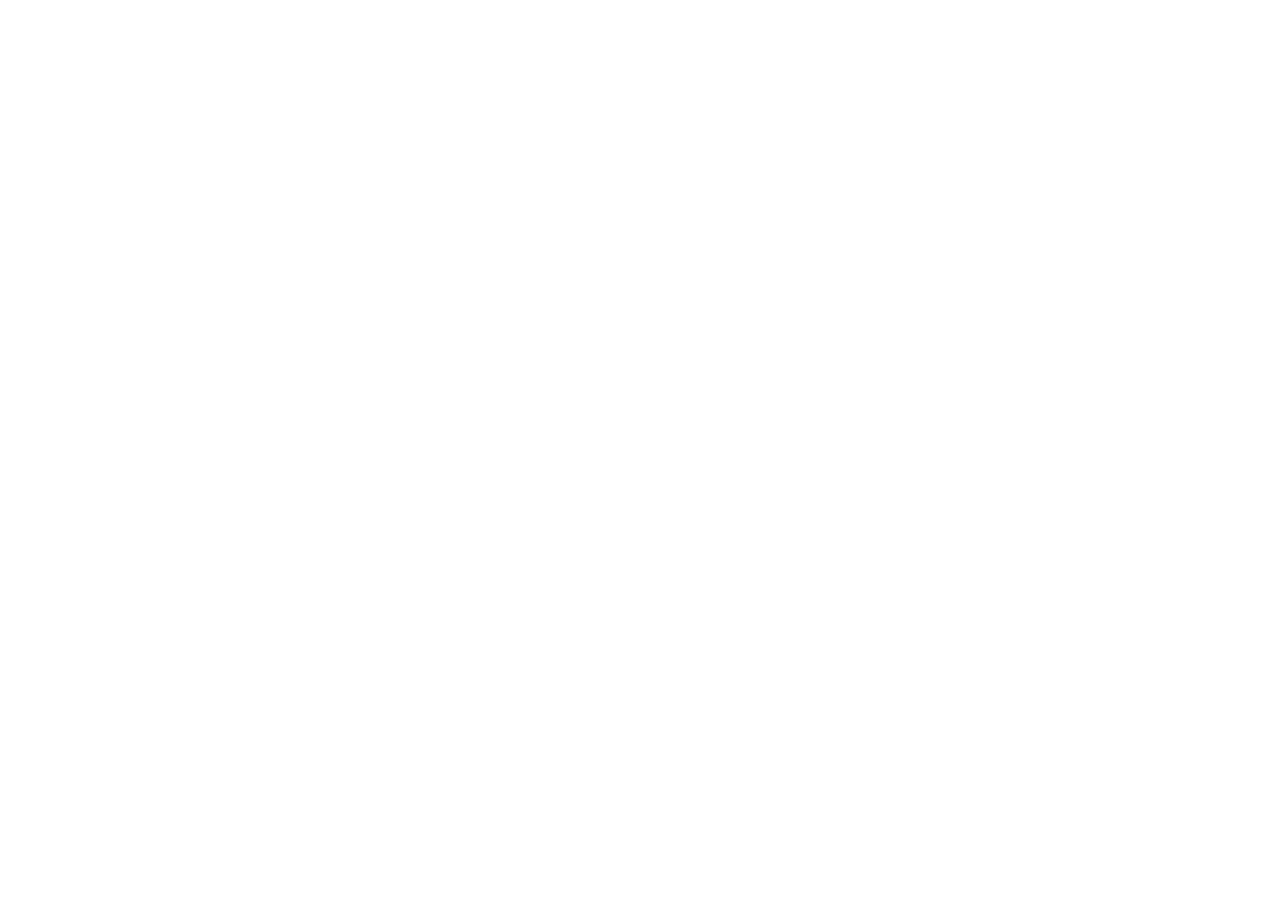
==== index.html @ e8d812e5 "Add files via upload" ====
<!doctype html>
<html lang="nl">
	
<head>
	<meta charset="UTF-8">
	<meta name="author" content="jouw naam">
	<meta name="viewport" content="width=device-width, initial-scale=1">
	
	<title>Naam van je site en/of pagina</title>
	
	<link href="styles/style.css" rel="stylesheet">
</head>

<body>

	<script src="scripts/script.js"></script>
</body>
	
</html>
---- styles/style.css ----
/* CSS Document */
*, *::after, *::before {
  box-sizing:border-box;  
}
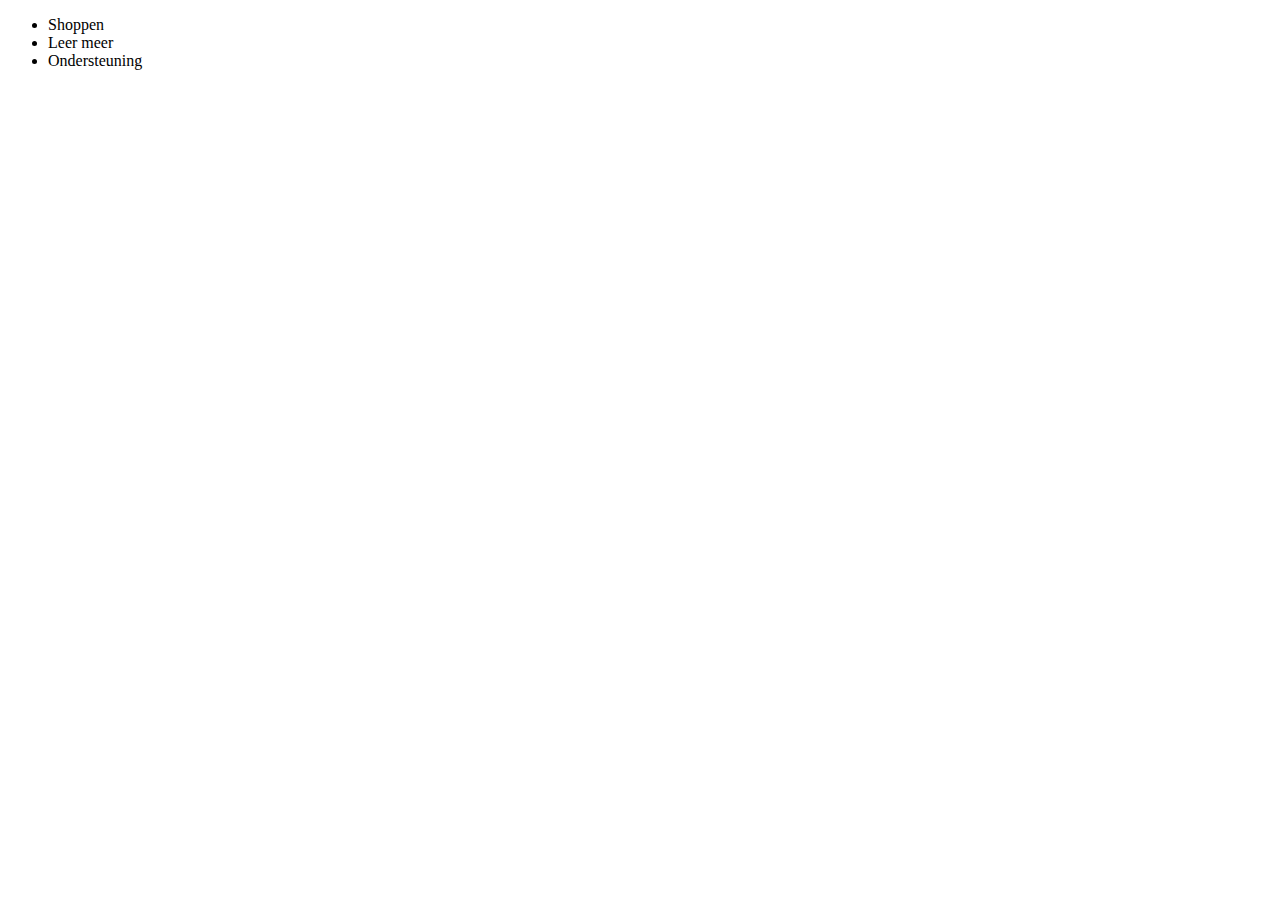
==== commit d7547597: "Add files via upload" ====
--- a/index.html
+++ b/index.html
@@ -1,19 +1,26 @@
 <!doctype html>
 <html lang="nl">
-	
+
 <head>
 	<meta charset="UTF-8">
 	<meta name="author" content="jouw naam">
 	<meta name="viewport" content="width=device-width, initial-scale=1">
-	
-	<title>Naam van je site en/of pagina</title>
-	
+
+	<title>Sonos</title>
+
 	<link href="styles/style.css" rel="stylesheet">
 </head>
 
 <body>
 
+<!-- Navigatie -->
+<nav>
+	<ul>
+		<li>Shoppen</li>
+		<li>Leer meer</li>
+		<li>Ondersteuning</li>
+	</ul>
 	<script src="scripts/script.js"></script>
 </body>
-	
+
 </html>
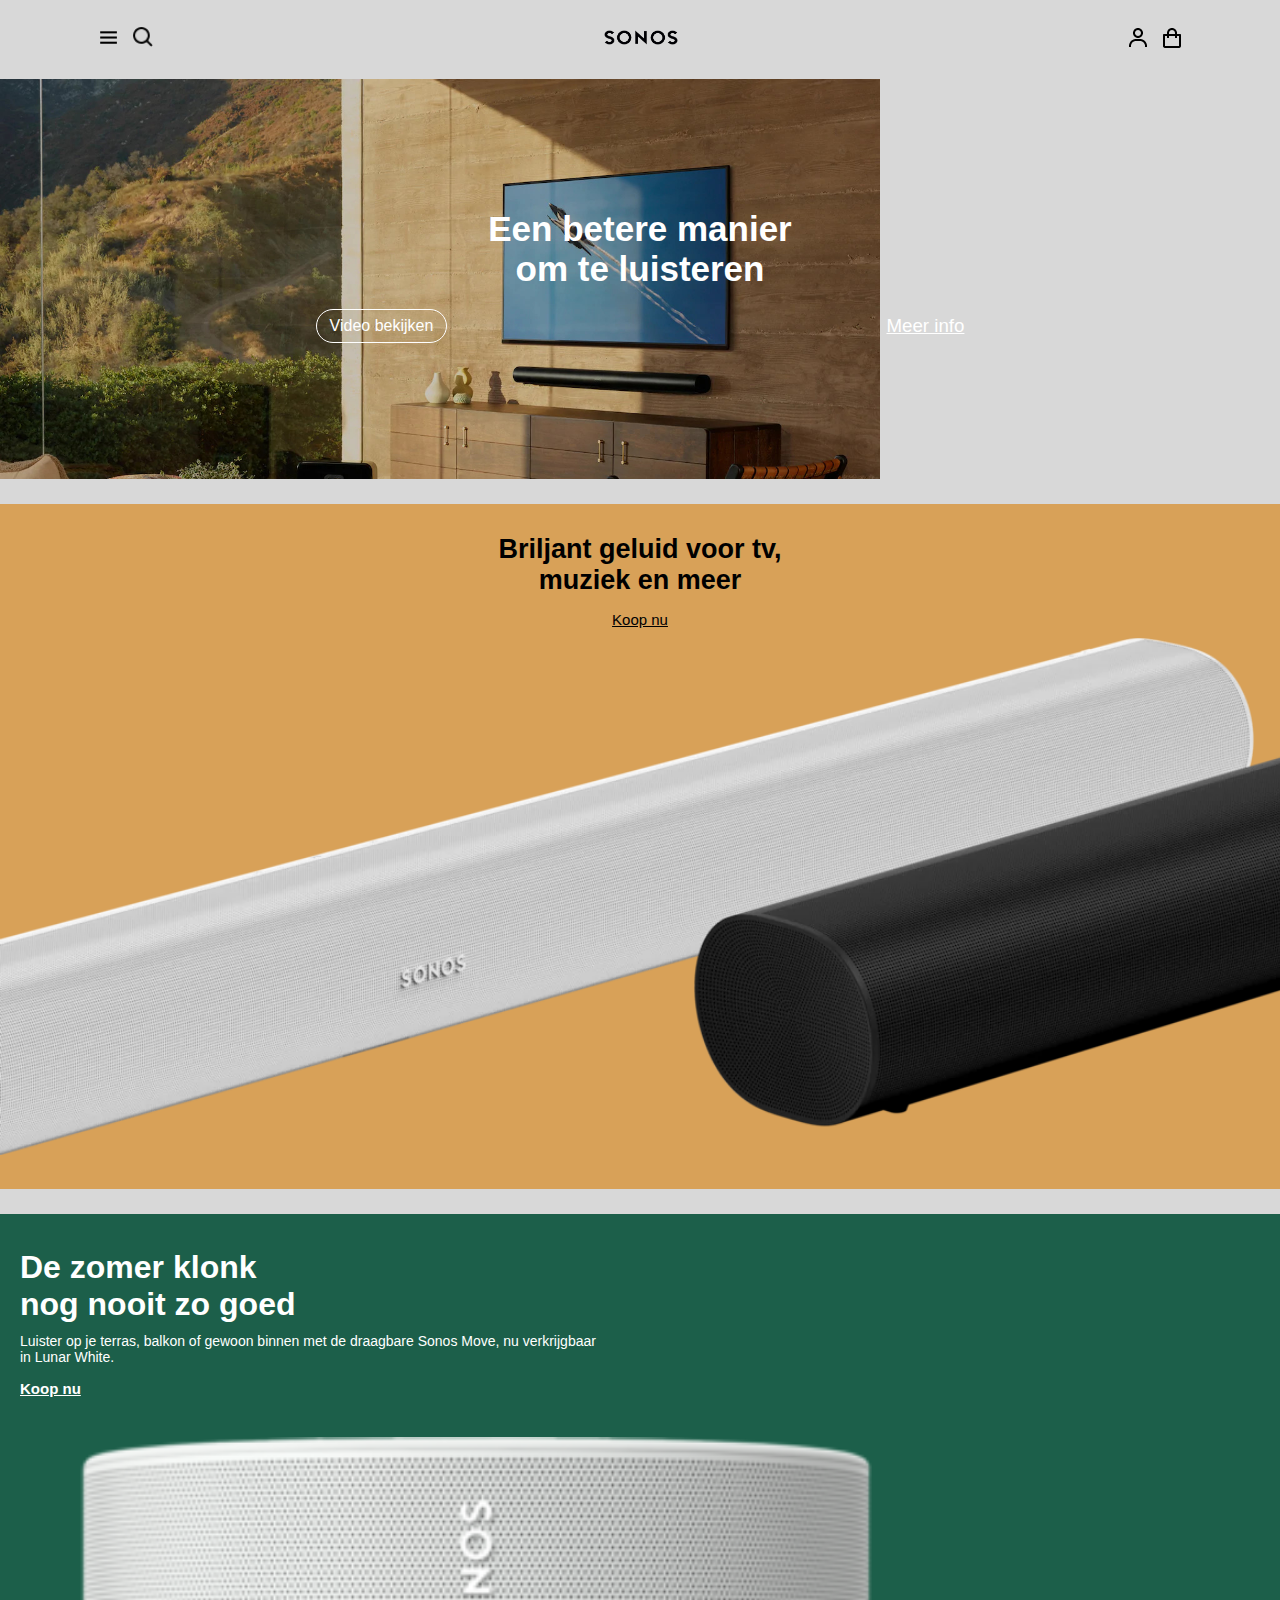
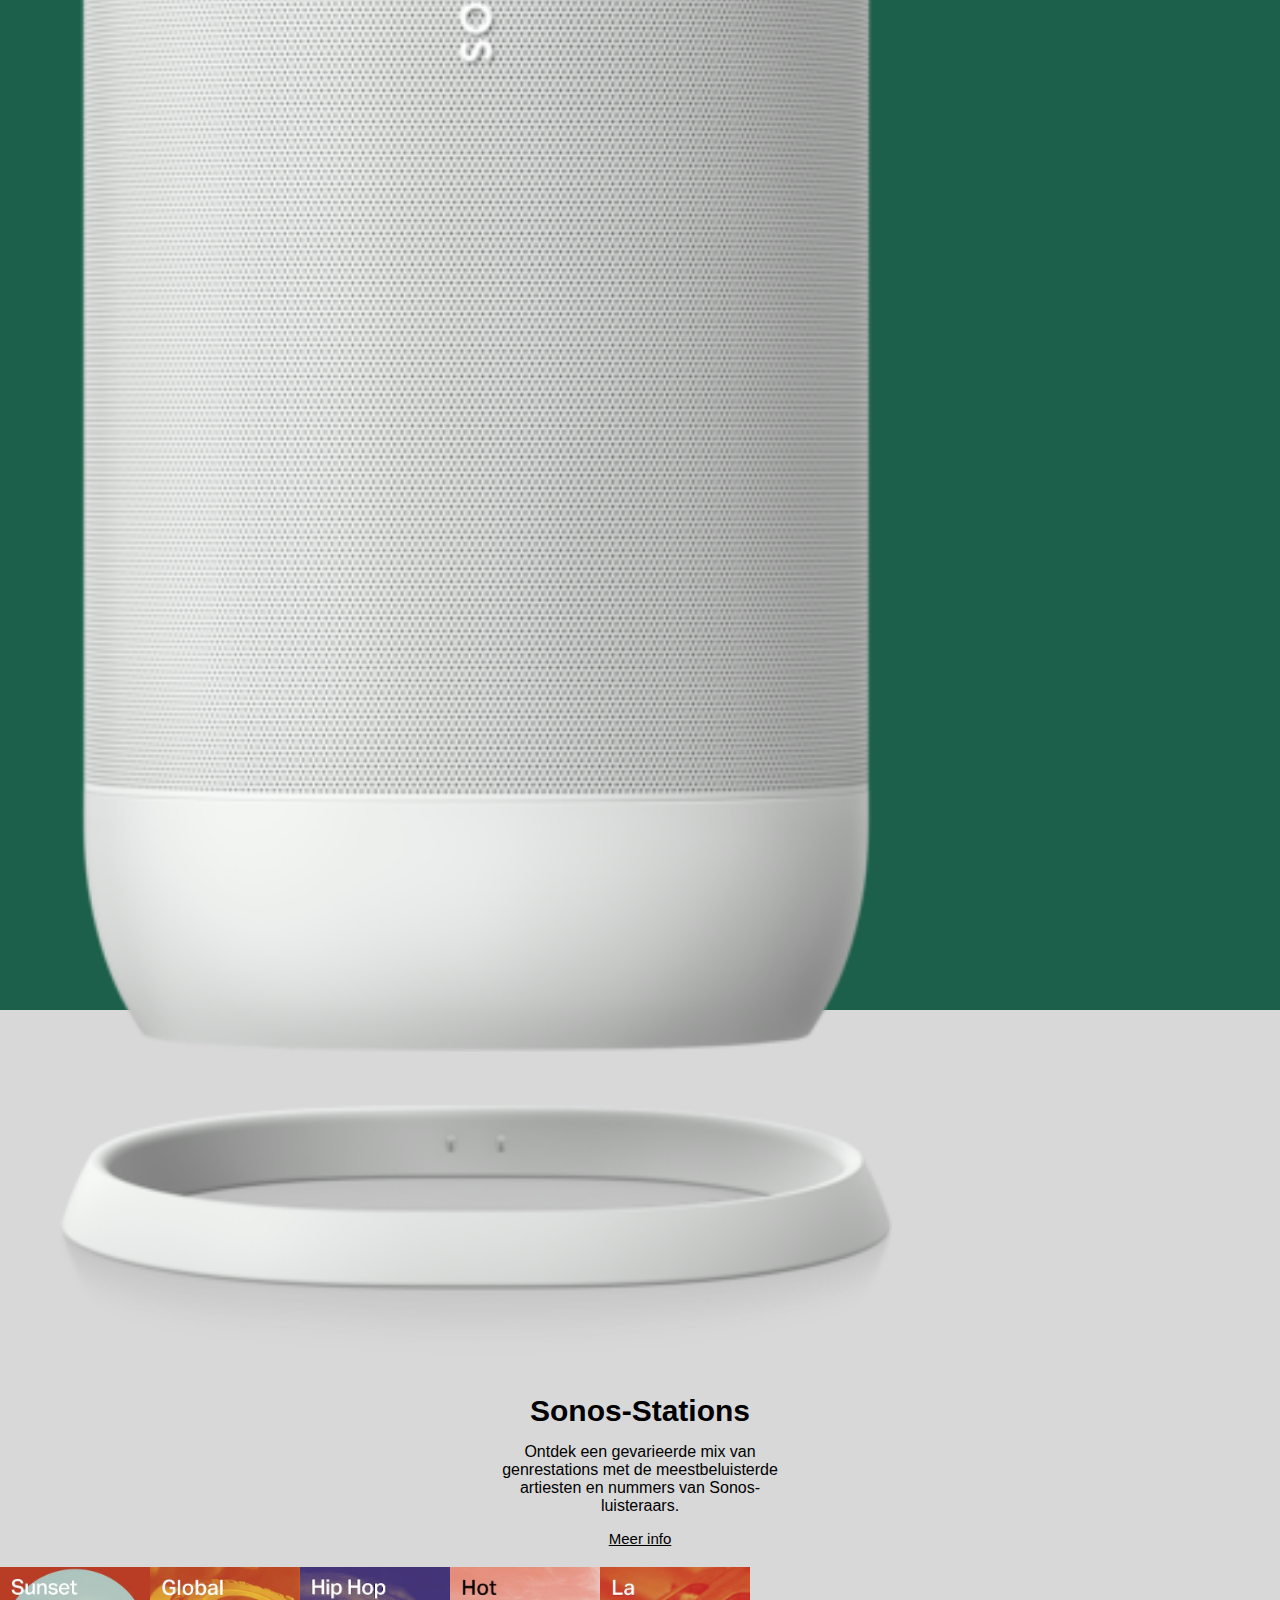
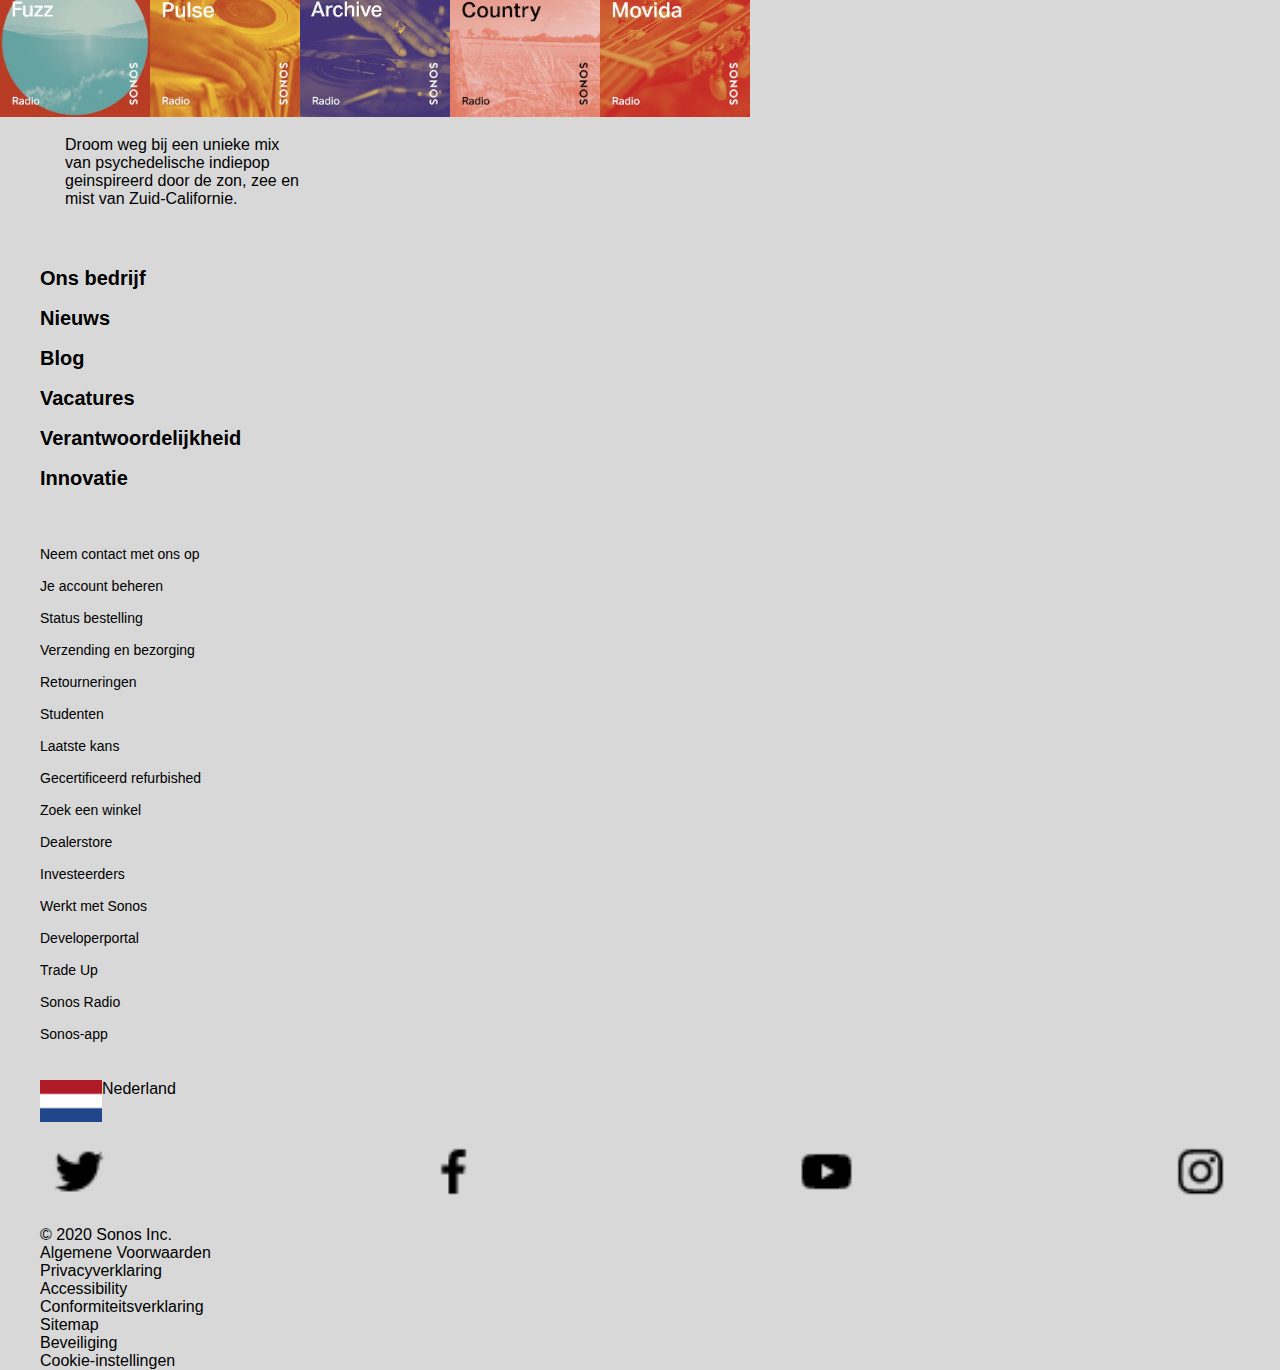
==== commit 4c7ca185: "Add files via upload" ====
--- a/index.html
+++ b/index.html
@@ -6,20 +6,144 @@
 	<meta name="author" content="jouw naam">
 	<meta name="viewport" content="width=device-width, initial-scale=1">
 
-	<title>Sonos</title>
+	<title>Sonos | Draadloze speakers en Home Sound Systems</title>
 
 	<link href="styles/style.css" rel="stylesheet">
 </head>
 
 <body>
 
-<!-- Navigatie -->
-<nav>
-	<ul>
-		<li>Shoppen</li>
-		<li>Leer meer</li>
-		<li>Ondersteuning</li>
-	</ul>
+	<header>
+		<!-- Navigation -->
+		<nav>
+			<ul>
+			<li><img src="images/menu.png" alt="Menu"></li>
+			<li><img src="images/search.png" alt="Search"></li>
+			<li><img src="images/sonoslogo.png" alt="sonos logo"></li>
+			<li><img src="images/user.png" alt="Sign In"></li>
+			<li><img src="images/cart.png" alt="Cart"></li>
+			</ul>
+		</nav>
+
+	</header>
+
+	<main>
+
+<!-- Section 1 -->
+<section>
+
+	<h1>Een betere manier <br> om te luisteren</h1>
+
+	<div>
+		<button>Video bekijken</button>
+
+		<h3>Meer info</h3>
+	</div>
+
+</section>
+
+<!-- Section 2 -->
+<section>
+	<h2>Briljant geluid voor tv, <br> muziek en meer</h2>
+
+<h3>Koop nu</h3>
+
+<img src="images/arcoverlay.png" alt="arc products overlay">
+
+</section>
+
+<!-- Section 3 -->
+<section>
+	<h2>De zomer klonk <br> nog nooit zo goed</h2>
+
+	<p>Luister op je terras, balkon of gewoon binnen met de draagbare Sonos Move, nu verkrijgbaar <br> in Lunar White.</p>
+
+	<h3>Koop nu</h3>
+
+	<img src="images/whitespeaker.png" alt="White Sonos Speaker">
+
+</section>
+
+<!-- Section 4 -->
+<section>
+
+<h2>Sonos-Stations</h2>
+
+<p>Ontdek een gevarieerde mix van <br> genrestations
+met de meestbeluisterde <br> artiesten en nummers
+van Sonos- <br> luisteraars.</p>
+
+<h3>Meer info</h3>
+
+<ul>
+	<li><img src="images/lp1.jpg" alt="First lp"></li>
+	<li><img src="images/lp2.jpg" alt="Second lp"></li>
+	<li><img src="images/lp3.jpg" alt="Third lp"></li>
+	<li><img src="images/lp4.jpg" alt="Fourth lp"></li>
+	<li><img src="images/lp5.jpg" alt="Fifth lp"></li>
+</ul>
+
+<p>Droom weg bij een unieke mix <br> van psychedelische indiepop <br> geinspireerd door de zon, zee en <br> mist van Zuid-Californie.</p>
+</section>
+
+</main>
+
+<!-- Footer -->
+<footer>
+<ul>
+	<li>Ons bedrijf</li>
+	<li>Nieuws</li>
+	<li>Blog</li>
+	<li>Vacatures</li>
+	<li>Verantwoordelijkheid</li>
+	<li>Innovatie</li>
+</ul>
+
+<ul>
+	<li>Neem contact met ons op</li>
+	<li>Je account beheren</li>
+	<li>Status bestelling</li>
+	<li>Verzending en bezorging</li>
+	<li>Retourneringen</li>
+	<li>Studenten</li>
+	<li>Laatste kans</li>
+	<li>Gecertificeerd refurbished</li>
+	<li>Zoek een winkel</li>
+	<li>Dealerstore</li>
+	<li>Investeerders</li>
+	<li>Werkt met Sonos</li>
+	<li>Developerportal</li>
+	<li>Trade Up</li>
+	<li>Sonos Radio</li>
+	<li>Sonos-app</li>
+</ul>
+
+<div>
+	<img src="images/vlag.jpg" alt="vlag">
+	<p>Nederland</p>
+</div>
+
+
+<ul>
+	<img src="images/twitter.png" alt="twitter">
+	<img src="images/facebook.png" alt="facebook">
+	<img src="images/youtube.png" alt="youtube">
+	<img src="images/instagram.png" alt="instagram">
+</ul>
+
+<ul>
+	<li>© 2020 Sonos Inc.</li>
+	<li>Algemene Voorwaarden</li>
+	<li>Privacyverklaring</li>
+	<li>Accessibility</li>
+	<li>Conformiteitsverklaring</li>
+	<li>Sitemap</li>
+	<li>Beveiliging</li>
+	<li>Cookie-instellingen</li>
+</ul>
+
+</footer>
+
 	<script src="scripts/script.js"></script>
 </body>
 
--- a/styles/style.css
+++ b/styles/style.css
@@ -1,5 +1,241 @@
-/* CSS Document */
-*, *::after, *::before {
-  box-sizing:border-box;  
-}
-
+* {
+  padding: 0;
+  margin: 0;
+}
+
+body {
+font-family: helvetica;
+background-color: #d8d8d8;
+}
+
+/*Header */
+
+/*Navigation*/
+
+nav {
+  padding: 10px 0;
+  background-color: #d8d8d8;
+}
+nav ul {
+  display: flex;
+  list-style-type: none;
+  align-items: center;
+  flex-wrap: wrap;
+  width: 85%;
+  margin: 15px auto;
+}
+
+nav ul li:nth-of-type(1) img {
+  width:25px;
+  margin-right: 10px;
+}
+
+nav ul li:nth-of-type(2) img {
+  width:25px;
+}
+
+nav ul li:nth-of-type(3) {
+  margin-left: auto;
+  margin-right: auto;
+}
+
+nav ul li:nth-of-type(3) img {
+  width:80px;
+}
+
+nav ul li:nth-of-type(5) img {
+  margin-left: 10px;
+}
+
+/*Section 1*/
+
+section:nth-of-type(1) {
+  width: 100%;
+  height: 400px;
+  background-image: url("../images/bannerhome.jpg");
+  background-position: -400px 0px;
+  background-size: cover;
+  background-repeat: no-repeat;
+}
+
+section:nth-of-type(1) div {
+  display: flex;
+  margin: 20px auto;
+  width: 85%;
+  justify-content: space-around;
+  align-items: center;
+}
+
+h1 {
+  color: white;
+  font-family: helvetica;
+  text-align: center;
+  font-size: 35px;
+  padding-top: 130px;
+}
+
+section:nth-of-type(1) button {
+  color: white;
+  text-align: center;
+  border-radius: 20px;
+  border: 1px solid white;
+  background-color: rgba(255, 0, 0, 0.0);
+  padding: 7px 13px;
+  font-family: helvetica;
+  font-size: 16px;
+}
+
+section:nth-of-type(1) h3 {
+  color: white;
+  font-weight: normal;
+  text-decoration: underline;
+}
+
+/* Section 2 */
+
+section:nth-of-type(2) {
+  background-color: #d8a158;
+  margin-top: 25px;
+}
+
+section:nth-of-type(2) h2 {
+  font-size: 27px;
+  text-align: center;
+  padding-top: 30px;
+}
+
+section:nth-of-type(2) h3 {
+  font-size: 15px;
+  text-align: center;
+  text-decoration: underline;
+  font-weight: normal;
+  padding-top: 15px;
+}
+
+section:nth-of-type(2) img {
+  width: 110%;
+  padding-top: 10px;
+  padding-bottom: 30px;
+}
+
+/* Section 3 */
+
+section:nth-of-type(3) {
+  margin-top: 25px;
+   background: linear-gradient(180deg, #1c5f4a 80%, #d8d8d8 20%);
+}
+
+section:nth-of-type(3) h2 {
+  color: white;
+  padding-top: 35px;
+  padding-left: 20px;
+  font-size: 32px;
+}
+
+section:nth-of-type(3) p {
+  color: white;
+  font-size: 14px;
+  padding-left: 20px;
+  padding-top: 10px;
+  padding-right: 20px;
+  font-weight: normal;
+}
+
+section:nth-of-type(3) h3 {
+  padding-left: 20px;
+  padding-top: 15px;
+  text-decoration: underline;
+  color: white;
+  font-size: 15px;
+}
+
+section:nth-of-type(3) img {
+  padding-top: 40px;
+  padding-left: 60px;
+  width: 65%;
+}
+
+/* Section 4 */
+section:nth-of-type(4) {
+  margin-top: 35px;
+}
+
+section:nth-of-type(4) h2 {
+  text-align: center;
+  font-size: 30px;
+}
+
+section:nth-of-type(4) p {
+  text-align: center;
+  padding-top: 15px;
+}
+
+section:nth-of-type(4) h3 {
+  text-align: center;
+  text-decoration: underline;
+  font-size: 15px;
+  padding-top: 15px;
+  padding-bottom: 20px;
+  font-weight: normal;
+}
+
+section:nth-of-type(4) ul {
+  display: flex;
+  list-style-type: none;
+}
+
+section:nth-of-type(4) img {
+  width: 150px;
+}
+
+section:nth-of-type(4) p:nth-of-type(2) {
+  text-align: left;
+  padding-left: 65px;
+}
+
+/* Footer */
+footer {
+  margin-top: 50px;
+}
+
+footer ul:nth-of-type(1) {
+  font-size: 20px;
+  padding-left: 40px;
+  list-style-type: none;
+  line-height: 40px;
+  font-weight: bold;
+}
+
+footer ul:nth-of-type(2) {
+  padding-left: 40px;
+  padding-top: 40px;
+  list-style-type: none;
+  line-height: 32px;
+  font-size: 14px;
+}
+
+footer img {
+  width: 5%;
+}
+
+footer div {
+  display: flex;
+  margin-top: 30px;
+  padding-left: 40px;
+
+}
+footer ul:nth-of-type(3) {
+  display: flex;
+  margin: 0 auto;
+  justify-content: space-between;
+  margin-left: 50px;
+  margin-right: 50px;
+  padding-top: 20px;
+  font-weight: normal;
+}
+
+footer ul:nth-of-type(4) {
+  padding-top: 25px;
+  padding-left: 40px;
+  list-style-type: none;
+}
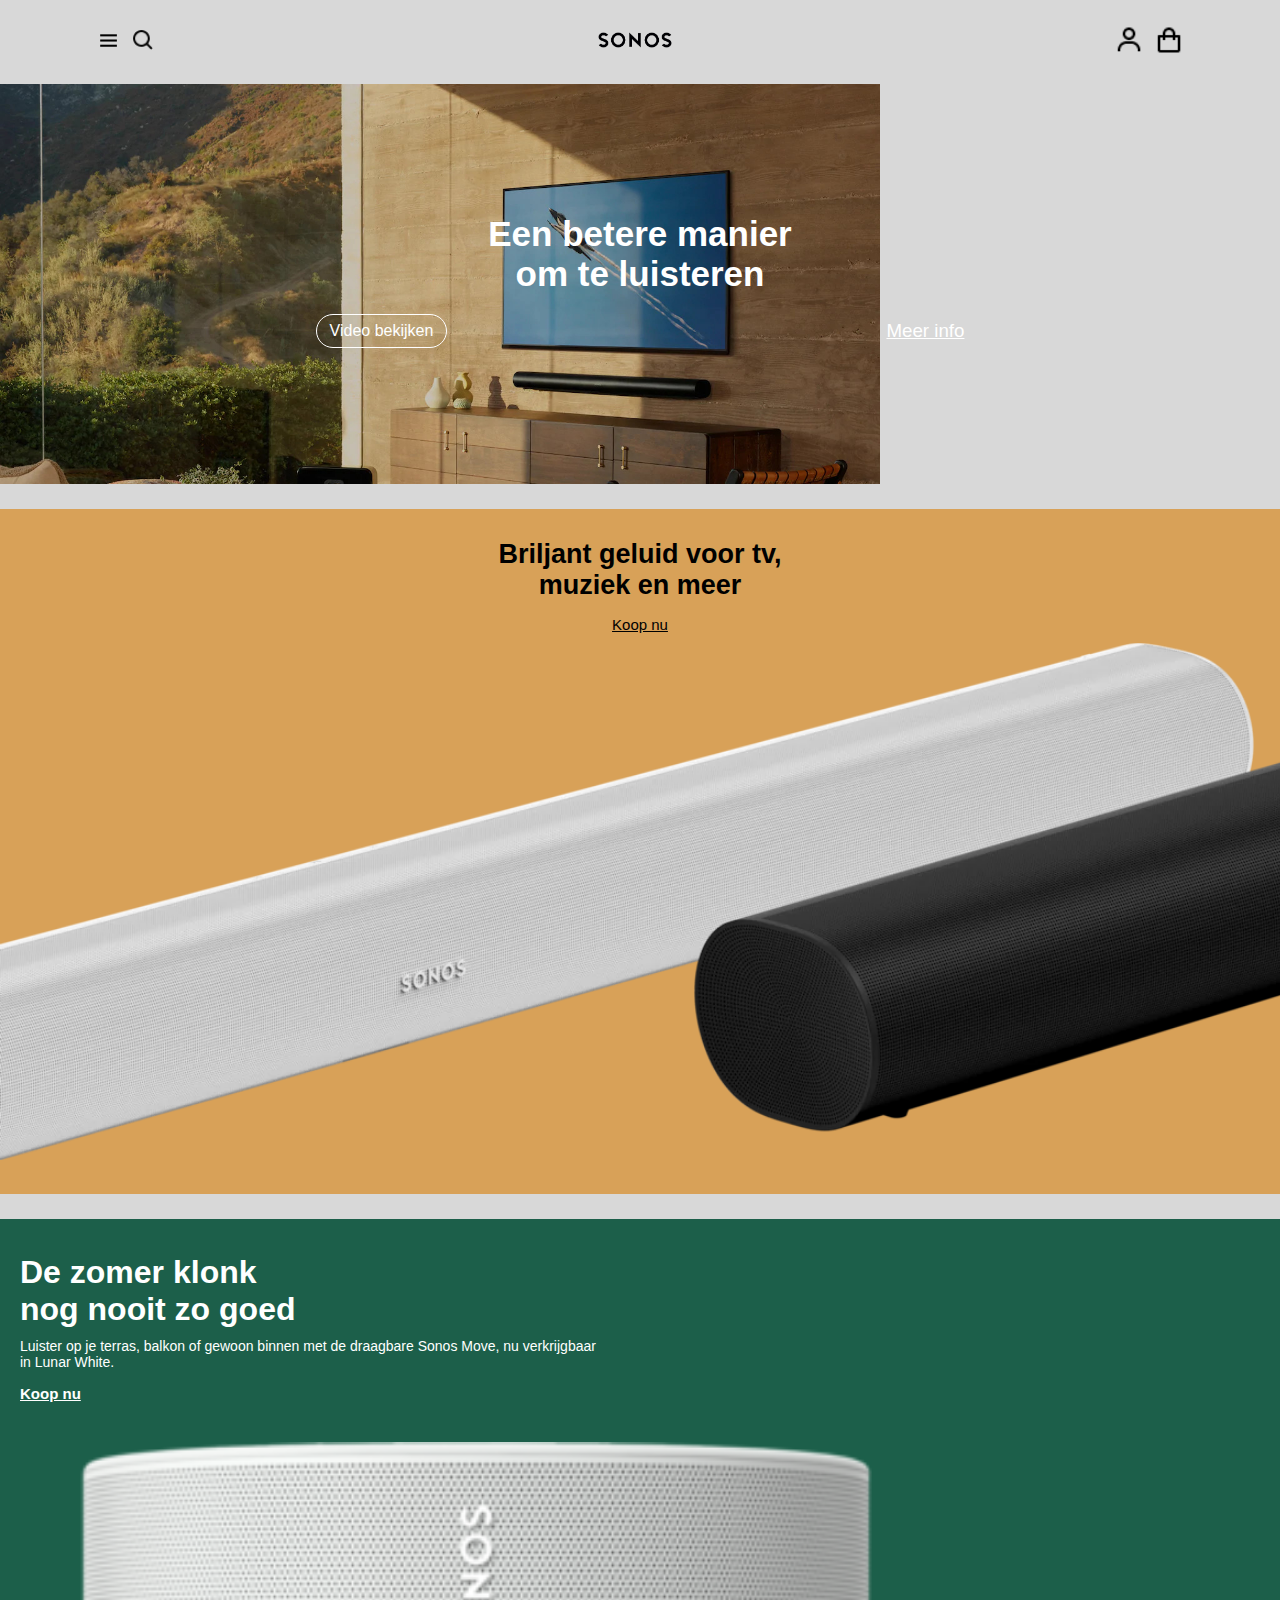
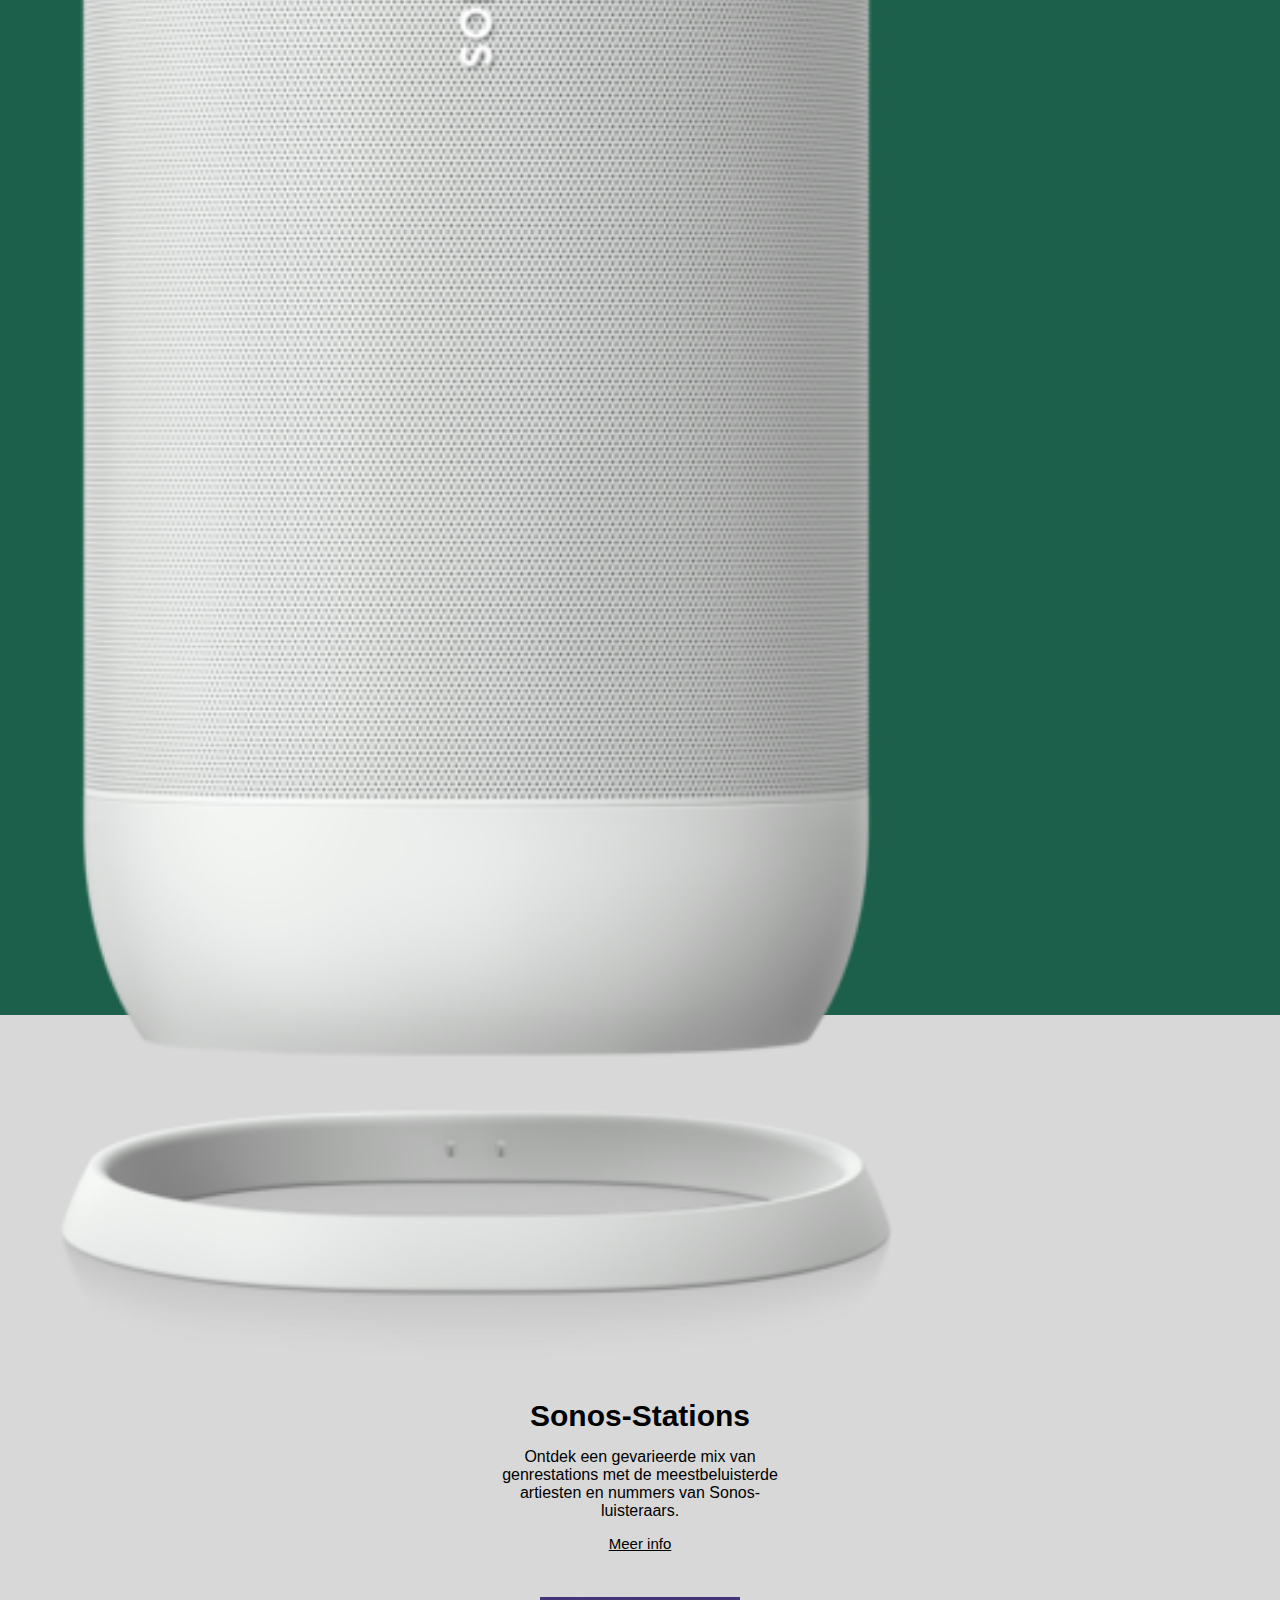
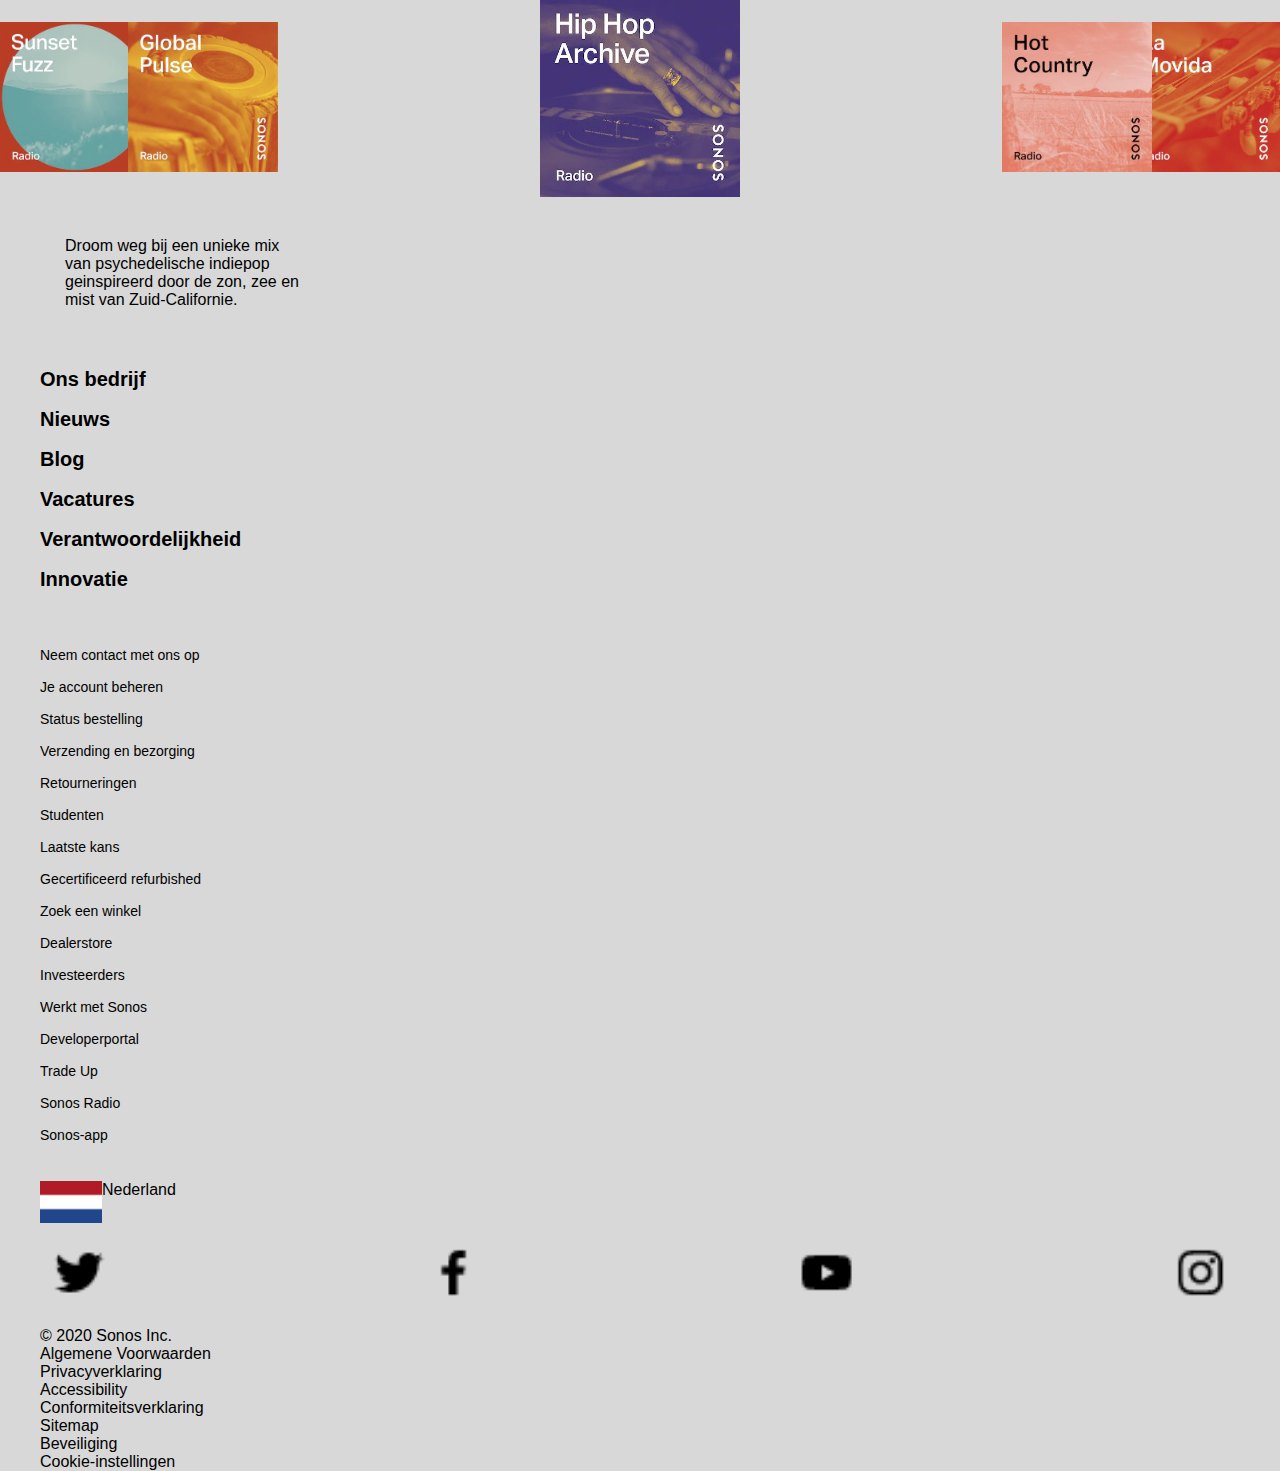
==== commit 35d71bc7: "Add files via upload" ====
--- a/index.html
+++ b/index.html
@@ -14,7 +14,7 @@
 <body>
 
 	<header>
-		<!-- Navigation -->
+		<!-- Navigation / Hidden Menu -->
 		<nav>
 			<ul>
 			<li><img src="images/menu.png" alt="Menu"></li>
@@ -24,6 +24,10 @@
 			<li><img src="images/cart.png" alt="Cart"></li>
 			</ul>
 		</nav>
+
+		<div class="navigation-hidden">
+			<img src="images/menu.png">
+		</div>
 
 	</header>
 
--- a/styles/style.css
+++ b/styles/style.css
@@ -1,3 +1,4 @@
+/* Style.CSS */
 * {
   padding: 0;
   margin: 0;
@@ -6,6 +7,10 @@
 body {
 font-family: helvetica;
 background-color: #d8d8d8;
+}
+
+.overflow {
+  overflow: hidden !important;
 }
 
 /*Header */
@@ -46,6 +51,38 @@
 nav ul li:nth-of-type(5) img {
   margin-left: 10px;
 }
+
+/* Hidden Menu */
+
+header ul li img {
+  width: 30px;
+}
+
+.navigation-hidden {
+  transform: translateY(-100vh);
+  height: 100vh;
+  width: 100vw;
+  transition: transform .5s;
+  background-color: #d8d8d8;
+  position: absolute;
+  top: 0;
+}
+
+.navigation-hidden img {
+  width: 25px;
+  margin-top: 30px;
+  margin-left: 30px;
+}
+
+.shownavigation {
+  transform: translateY(0);
+}
+
+header nav ul li img:first-of-type {
+  cursor: pointer;
+}
+
+/* Main */
 
 /*Section 1*/
 
@@ -156,6 +193,7 @@
 }
 
 /* Section 4 */
+
 section:nth-of-type(4) {
   margin-top: 35px;
 }
@@ -182,6 +220,46 @@
 section:nth-of-type(4) ul {
   display: flex;
   list-style-type: none;
+  position: relative;
+  z-index: 1;
+  margin-top: 50px;
+}
+
+section:nth-of-type(4) ul li {
+  position: absolute;
+}
+
+section:nth-of-type(4) ul li:first-of-type {
+  z-index: 3;
+  left: 0;
+}
+
+section:nth-of-type(4) ul li:nth-of-type(2) {
+  left: 10vw;
+  z-index: 4;
+}
+
+section:nth-of-type(4) ul li:nth-of-type(3) {
+  z-index: 5;
+  left: 0;
+  right: 0;
+  margin: auto;
+  width: 200px;
+  top: -25px;
+}
+
+section:nth-of-type(4) ul li:nth-of-type(3) img {
+  width: 200px;
+}
+
+section:nth-of-type(4) ul li:nth-of-type(4) {
+  z-index: 4;
+  right: 10vw;
+}
+
+section:nth-of-type(4) ul li:nth-of-type(5) {
+  z-index: 3;
+  right: 0;
 }
 
 section:nth-of-type(4) img {
@@ -191,9 +269,11 @@
 section:nth-of-type(4) p:nth-of-type(2) {
   text-align: left;
   padding-left: 65px;
+  margin-top: 200px;
 }
 
 /* Footer */
+
 footer {
   margin-top: 50px;
 }
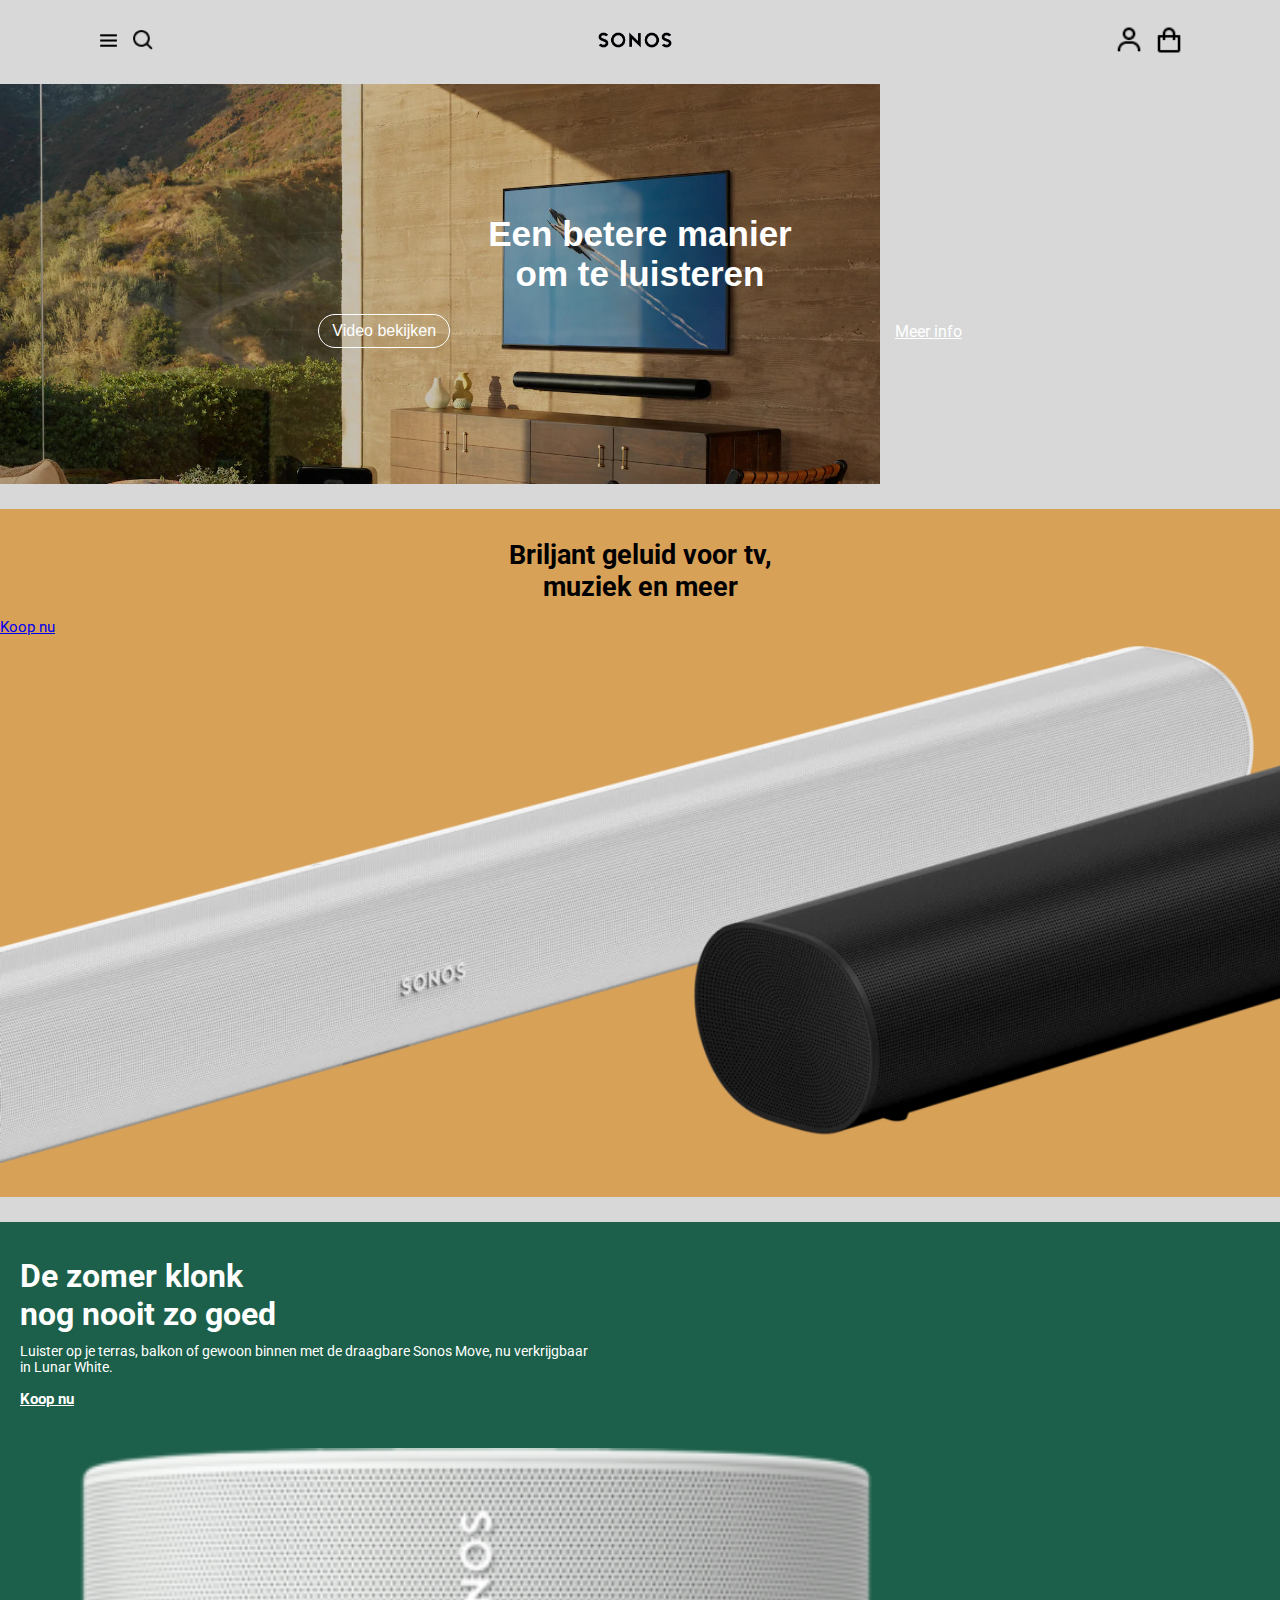
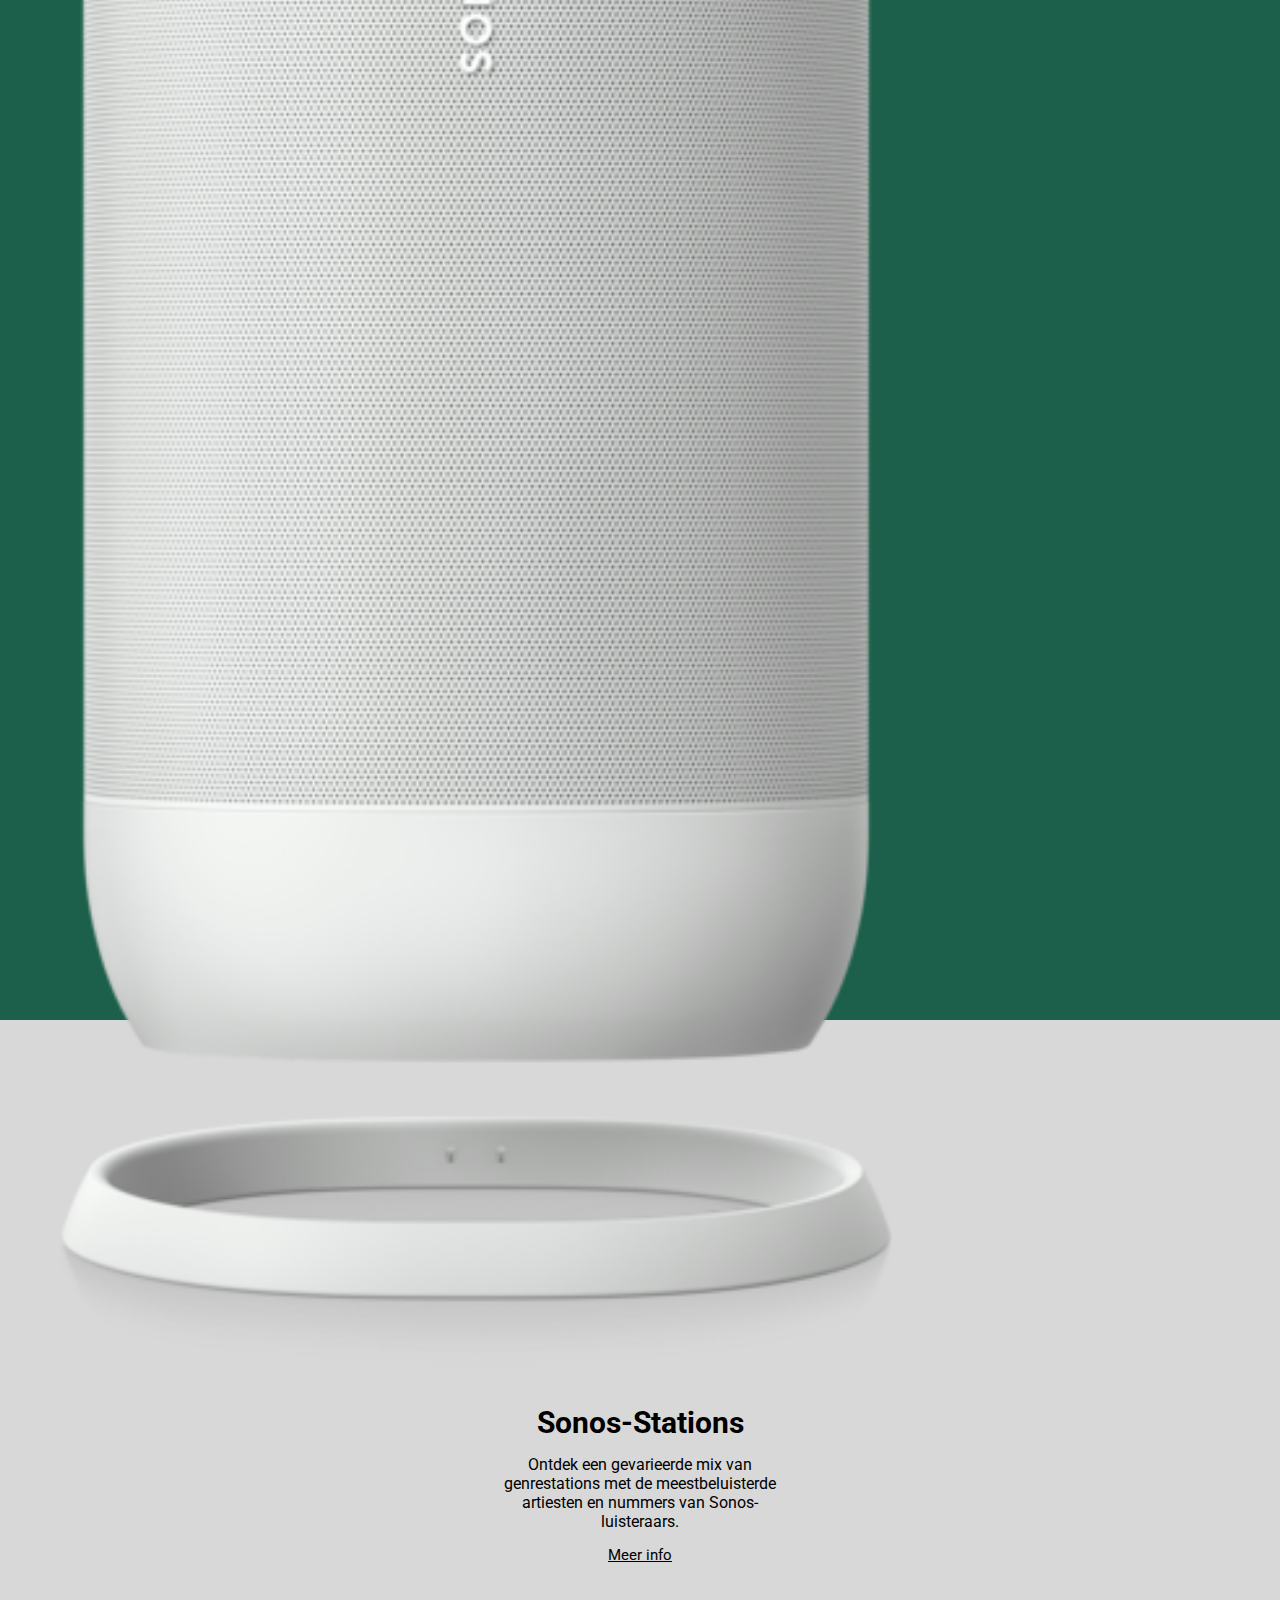
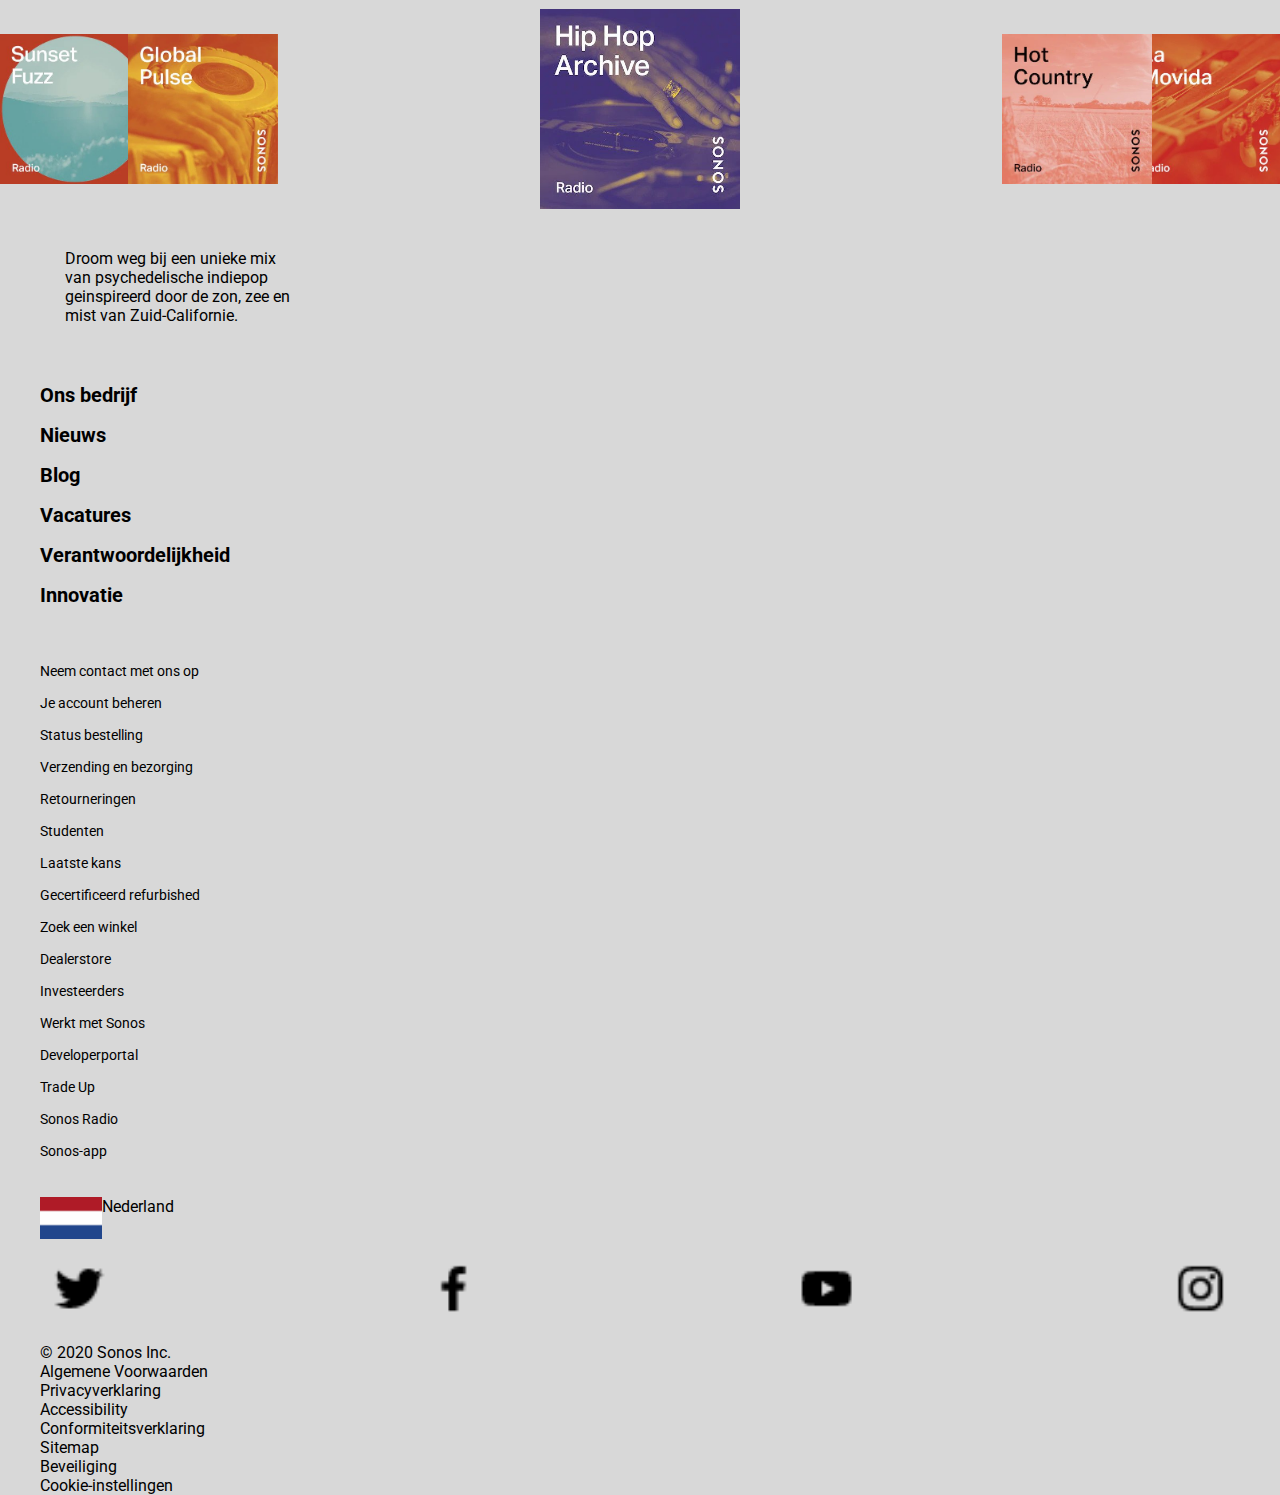
==== commit d8b53396: "Add files via upload" ====
--- a/index.html
+++ b/index.html
@@ -7,7 +7,7 @@
 	<meta name="viewport" content="width=device-width, initial-scale=1">
 
 	<title>Sonos | Draadloze speakers en Home Sound Systems</title>
-
+	<link href="https://fonts.googleapis.com/css2?family=Roboto&display=swap" rel="stylesheet">
 	<link href="styles/style.css" rel="stylesheet">
 </head>
 
@@ -19,7 +19,7 @@
 			<ul>
 			<li><img src="images/menu.png" alt="Menu"></li>
 			<li><img src="images/search.png" alt="Search"></li>
-			<li><img src="images/sonoslogo.png" alt="sonos logo"></li>
+			<li><a href="index.html"><img src="images/sonoslogo.png" alt="sonos logo"></a></li>
 			<li><img src="images/user.png" alt="Sign In"></li>
 			<li><img src="images/cart.png" alt="Cart"></li>
 			</ul>
@@ -27,6 +27,7 @@
 
 		<div class="navigation-hidden">
 			<img src="images/menu.png">
+			<a href="speakerpage.html">Speakers</a>
 		</div>
 
 	</header>
@@ -41,7 +42,7 @@
 	<div>
 		<button>Video bekijken</button>
 
-		<h3>Meer info</h3>
+		<a href="#">Meer info</a>
 	</div>
 
 </section>
@@ -50,7 +51,7 @@
 <section>
 	<h2>Briljant geluid voor tv, <br> muziek en meer</h2>
 
-<h3>Koop nu</h3>
+<a href="#">Koop nu</a>
 
 <img src="images/arcoverlay.png" alt="arc products overlay">
 
@@ -88,6 +89,7 @@
 </ul>
 
 <p>Droom weg bij een unieke mix <br> van psychedelische indiepop <br> geinspireerd door de zon, zee en <br> mist van Zuid-Californie.</p>
+
 </section>
 
 </main>
--- a/styles/style.css
+++ b/styles/style.css
@@ -5,7 +5,7 @@
 }
 
 body {
-font-family: helvetica;
+font-family: 'Roboto', sans-serif;
 background-color: #d8d8d8;
 }
 
@@ -46,10 +46,15 @@
 
 nav ul li:nth-of-type(3) img {
   width:80px;
+  transition: 1s;
 }
 
 nav ul li:nth-of-type(5) img {
   margin-left: 10px;
+}
+
+nav ul li:nth-of-type(3) img:hover {
+transform: scaleX(-1);
 }
 
 /* Hidden Menu */
@@ -80,6 +85,20 @@
 
 header nav ul li img:first-of-type {
   cursor: pointer;
+}
+
+.navigation-hidden a {
+  font-size: 40px;
+  font-weight: 200;
+  margin-top: 20px;
+  margin-left: 30px;
+  text-decoration: none;
+  color: black;
+  display: block;
+}
+
+.navigation-hidden a:hover {
+  color: #d8a158;
 }
 
 /* Main */
@@ -122,7 +141,7 @@
   font-size: 16px;
 }
 
-section:nth-of-type(1) h3 {
+section:nth-of-type(1) a {
   color: white;
   font-weight: normal;
   text-decoration: underline;
@@ -141,10 +160,10 @@
   padding-top: 30px;
 }
 
-section:nth-of-type(2) h3 {
+section:nth-of-type(2) a {
   font-size: 15px;
-  text-align: center;
-  text-decoration: underline;
+  margin: 0 auto;
+  display: block;
   font-weight: normal;
   padding-top: 15px;
 }
@@ -250,6 +269,11 @@
 
 section:nth-of-type(4) ul li:nth-of-type(3) img {
   width: 200px;
+  transition: .5s;
+}
+
+section:nth-of-type(4) ul li:nth-of-type(3) img:hover {
+  transform: scale(1.3);
 }
 
 section:nth-of-type(4) ul li:nth-of-type(4) {
@@ -319,3 +343,257 @@
   padding-left: 40px;
   list-style-type: none;
 }
+
+/* PAGE 2 */
+
+/* Drop Down Menu */
+
+#secondpage form select {
+  justify-content: center;
+  background-color: #d8d8d8;
+  border-width: 1px;
+  border-color: black;
+  border-radius: 5px;
+  margin-bottom: 25px;
+  margin-left: 20px;
+  margin-right: 20px;
+  padding-right: 175px;
+  padding-bottom: 15px;
+  padding-top: 15px;
+  font-size: 15px;
+}
+
+/* Section 1 Speakerpage */
+
+#secondpage section:nth-of-type(1) {
+  background-image: none;
+  background-color: #d8a158;
+  height: 450px;
+}
+
+#secondpage section:nth-of-type(1) img {
+  width: 375px;
+  padding-top: 40px;
+  margin-left: 180px;
+}
+
+#secondpage section:nth-of-type(1) h1 {
+  color: #000000CC;
+  font-family: helvetica;
+  text-align: left;
+  font-size: 30px;
+  justify-content: center;
+  padding-top: 10px;
+  padding-left: 45px;
+}
+
+#secondpage section:nth-of-type(1) h3 {
+  color: #000000CC;
+  font-size: 15px;
+  font-weight: normal;
+  text-decoration: underline;
+  text-align: left;
+  padding-top: 20px;
+  padding-left: 45px;
+}
+
+/* Section 2 Speakerpage */
+#secondpage section:nth-of-type(2) {
+  background-color: #d8d8d8;
+  margin-top: -10px;
+}
+
+#secondpage section:nth-of-type(2) div {
+  display: flex;
+  justify-content: space-between;
+  align-items: center;
+  height: auto;
+  width: 80%;
+  margin: 30px auto 0px auto;
+}
+
+#secondpage section:nth-of-type(2) div img:nth-of-type(2) {
+  margin: 0 auto !important;
+  display: block;
+}
+
+#secondpage section:nth-of-type(2) h2 {
+  color: #000000CC;
+  padding-top: inherit;
+}
+
+#secondpage section:nth-of-type(2) p {
+    color: #000000CC;
+    width: 80%;
+    display: block;
+    margin: 0 auto;
+    padding-top: 10px;
+}
+
+#secondpage .microphone {
+  padding: inherit !important;
+  margin: 0;
+  width: 70px !important;
+}
+
+#secondpage .speaker {
+  width: 100px;
+  margin-top: 20px;
+  display: block;
+  margin: 20px auto;
+}
+
+#secondpage .colorpick {
+  width: 70px;
+  padding: 0;
+}
+
+#secondpage .prijs {
+  width: auto !important;
+  margin: 0 !important;
+}
+
+#secondpage div:nth-of-type(2) {
+  display: flex;
+  justify-content: space-between;
+}
+
+#secondpage div:last-of-type {
+  border-bottom: 1px solid black;
+  padding-bottom: 50px;
+}
+
+/* Section 3 Speakerpage */
+#secondpage section:nth-of-type(3) {
+  background: #d8d8d8;
+  margin-top: -10px;
+}
+
+#secondpage section:nth-of-type(3) div {
+  display: flex;
+  justify-content: space-between;
+  align-items: center;
+  height: auto;
+  width: 80%;
+  margin: 30px auto 0px auto;
+}
+
+#secondpage section:nth-of-type(3) div img:nth-of-type(2) {
+  margin: 0 auto !important;
+  display: block;
+}
+
+#secondpage section:nth-of-type(3) h2 {
+  color: #000000CC;
+  padding: inherit;
+}
+
+#secondpage section:nth-of-type(3) p {
+    color: #000000CC;
+    width: 80%;
+    display: block;
+    margin: 0 auto;
+    padding-top: 10px;
+    font-size: 16px;
+}
+
+#secondpage .microphone {
+  padding: inherit !important;
+  margin: 0;
+  width: 70px !important;
+}
+
+#secondpage .speaker {
+  width: 100px;
+  margin-top: 20px;
+  display: block;
+  margin: 20px auto;
+  padding: inherit;
+}
+
+#secondpage .colorpick {
+  width: 70px;
+  padding: 0;
+}
+
+#secondpage .prijs {
+  width: auto !important;
+  margin: 0 !important;
+}
+
+#secondpage div:nth-of-type(3) {
+  display: flex;
+  justify-content: space-between;
+}
+
+#secondpage section:nth-of-type(3) div:last-of-type {
+  border-bottom: 1px solid black;
+  padding-bottom: 50px;
+}
+
+/* Section 4 Speakerpage */
+#secondpage section:nth-of-type(4) {
+  background: #d8d8d8;
+  margin-top: -10px;
+}
+
+#secondpage section:nth-of-type(4) div {
+  display: flex;
+  justify-content: space-between;
+  align-items: center;
+  height: auto;
+  width: 80%;
+  margin: 30px auto 0px auto;
+}
+
+#secondpage section:nth-of-type(4) div img:nth-of-type(2) {
+  margin: 0 auto !important;
+  display: block;
+}
+
+#secondpage section:nth-of-type(4) h2 {
+  color: #000000CC;
+  padding-top: inherit;
+}
+
+#secondpage section:nth-of-type(4) p {
+    color: #000000CC;
+    width: 80%;
+    display: block;
+    margin: 0 auto;
+    padding-top: 10px;
+    text-align: left;
+}
+
+#secondpage .microphone {
+  padding: inherit !important;
+  margin: 0;
+  width: 70px !important;
+}
+
+#secondpage .speaker {
+  width: 100px;
+  margin-top: 20px;
+  display: block;
+  margin: 20px auto;
+}
+
+#secondpage .colorpick {
+  width: 70px;
+  padding: 0;
+}
+
+#secondpage .prijs {
+  width: auto !important;
+  margin: 0 !important;
+}
+
+#secondpage div:nth-of-type(4) {
+  display: flex;
+  justify-content: space-between;
+}
+
+#secondpage section:nth-of-type(4) div:last-of-type {
+  border-bottom: 1px solid black;
+  padding-bottom: 50px;
+}
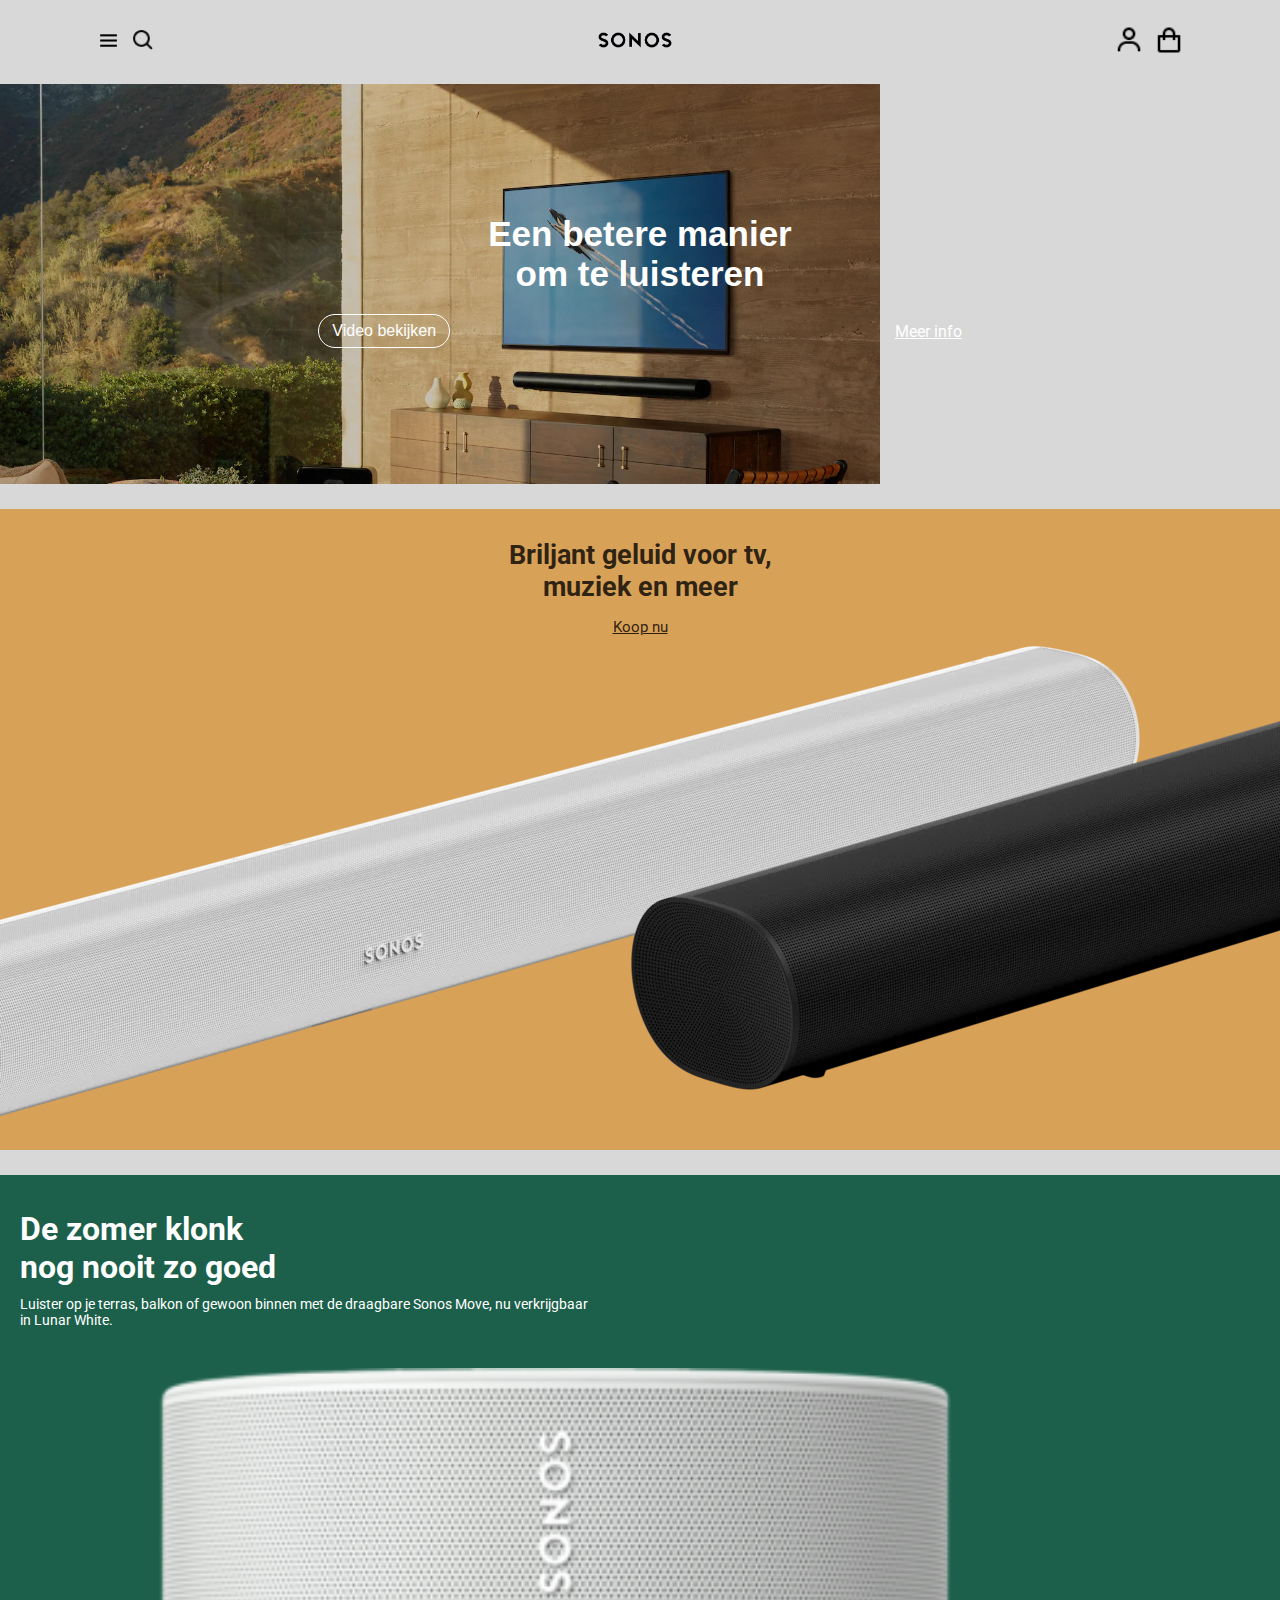
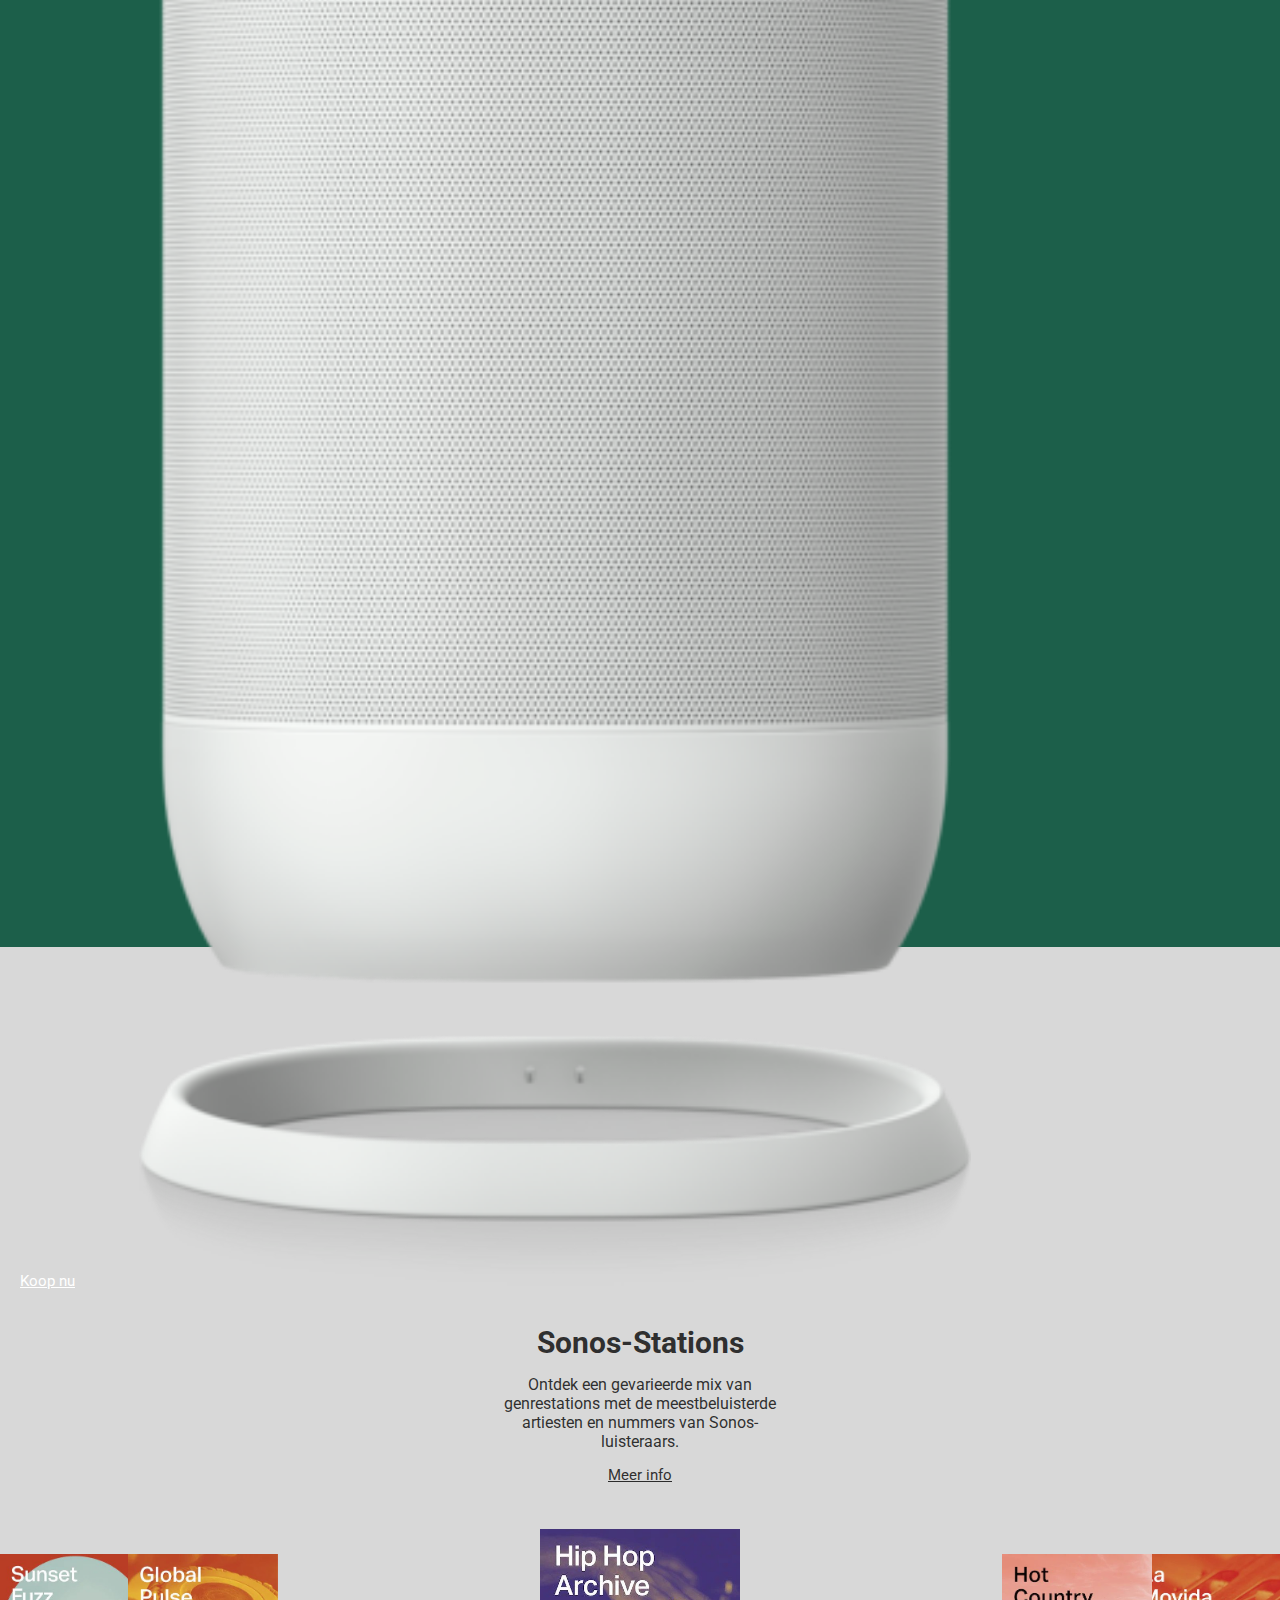
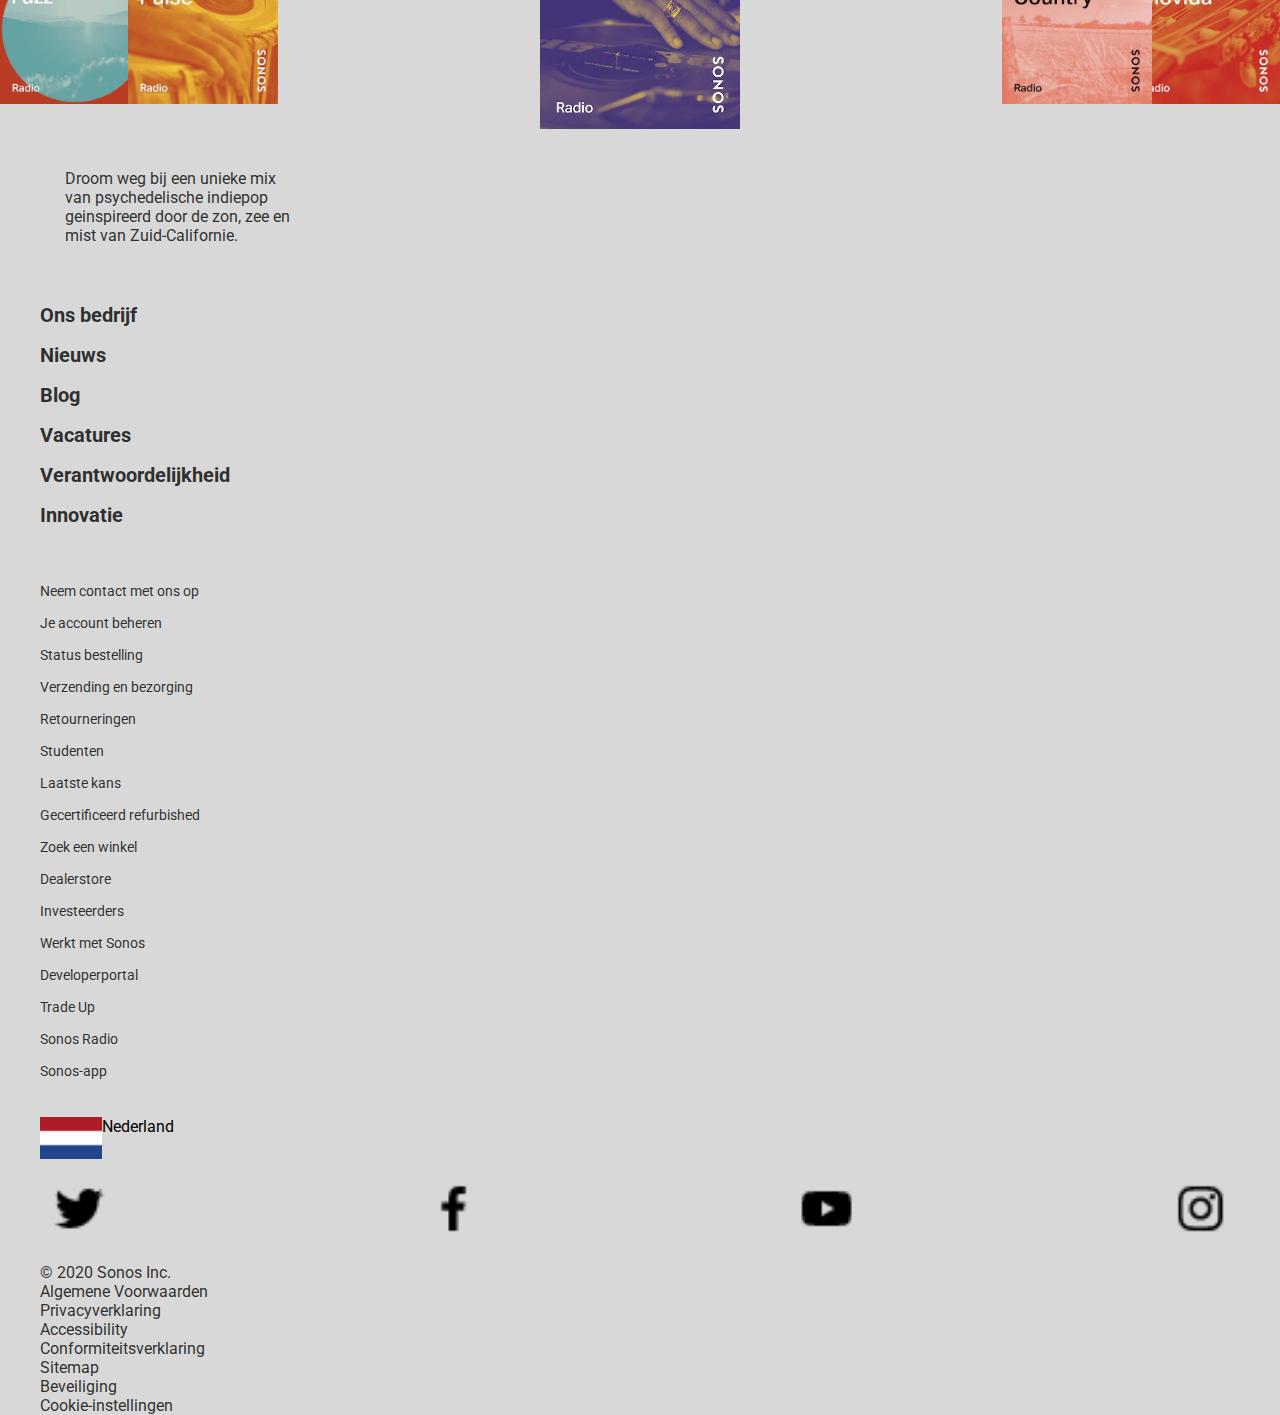
==== commit d24346fc: "Add files via upload" ====
--- a/index.html
+++ b/index.html
@@ -14,7 +14,7 @@
 <body>
 
 	<header>
-		<!-- Navigation / Hidden Menu -->
+		<!-- Navigation -->
 		<nav>
 			<ul>
 			<li><img src="images/menu.png" alt="Menu"></li>
@@ -25,6 +25,7 @@
 			</ul>
 		</nav>
 
+		<!-- Hidden Menu -->
 		<div class="navigation-hidden">
 			<img src="images/menu.png">
 			<a href="speakerpage.html">Speakers</a>
@@ -63,7 +64,7 @@
 
 	<p>Luister op je terras, balkon of gewoon binnen met de draagbare Sonos Move, nu verkrijgbaar <br> in Lunar White.</p>
 
-	<h3>Koop nu</h3>
+	<a href="#">Koop nu</a>
 
 	<img src="images/whitespeaker.png" alt="White Sonos Speaker">
 
@@ -78,7 +79,7 @@
 met de meestbeluisterde <br> artiesten en nummers
 van Sonos- <br> luisteraars.</p>
 
-<h3>Meer info</h3>
+<a href="#">Meer info</a>
 
 <ul>
 	<li><img src="images/lp1.jpg" alt="First lp"></li>
--- a/styles/style.css
+++ b/styles/style.css
@@ -156,20 +156,23 @@
 
 section:nth-of-type(2) h2 {
   font-size: 27px;
+  color: #000000CC;
   text-align: center;
   padding-top: 30px;
 }
 
 section:nth-of-type(2) a {
   font-size: 15px;
+  color: #000000CC;
   margin: 0 auto;
   display: block;
   font-weight: normal;
   padding-top: 15px;
+  text-align: center;
 }
 
 section:nth-of-type(2) img {
-  width: 110%;
+  width: 100%;
   padding-top: 10px;
   padding-bottom: 30px;
 }
@@ -197,10 +200,9 @@
   font-weight: normal;
 }
 
-section:nth-of-type(3) h3 {
+section:nth-of-type(3) a {
   padding-left: 20px;
-  padding-top: 15px;
-  text-decoration: underline;
+  padding-top: 20px;
   color: white;
   font-size: 15px;
 }
@@ -219,18 +221,21 @@
 
 section:nth-of-type(4) h2 {
   text-align: center;
+  color: #000000CC;
   font-size: 30px;
 }
 
 section:nth-of-type(4) p {
   text-align: center;
+  color: #000000CC;
   padding-top: 15px;
 }
 
-section:nth-of-type(4) h3 {
+section:nth-of-type(4) a {
+  font-size: 15px;
+  color: #000000CC;
+  display: block;
   text-align: center;
-  text-decoration: underline;
-  font-size: 15px;
   padding-top: 15px;
   padding-bottom: 20px;
   font-weight: normal;
@@ -304,6 +309,7 @@
 
 footer ul:nth-of-type(1) {
   font-size: 20px;
+  color: #000000CC;
   padding-left: 40px;
   list-style-type: none;
   line-height: 40px;
@@ -311,6 +317,7 @@
 }
 
 footer ul:nth-of-type(2) {
+  color: #000000CC;
   padding-left: 40px;
   padding-top: 40px;
   list-style-type: none;
@@ -329,6 +336,7 @@
 
 }
 footer ul:nth-of-type(3) {
+  color: #000000CC;
   display: flex;
   margin: 0 auto;
   justify-content: space-between;
@@ -339,6 +347,7 @@
 }
 
 footer ul:nth-of-type(4) {
+color: #000000CC;
   padding-top: 25px;
   padding-left: 40px;
   list-style-type: none;
@@ -369,6 +378,7 @@
   background-image: none;
   background-color: #d8a158;
   height: 450px;
+  overflow: hidden;
 }
 
 #secondpage section:nth-of-type(1) img {
@@ -387,7 +397,7 @@
   padding-left: 45px;
 }
 
-#secondpage section:nth-of-type(1) h3 {
+#secondpage section:nth-of-type(1) a {
   color: #000000CC;
   font-size: 15px;
   font-weight: normal;
